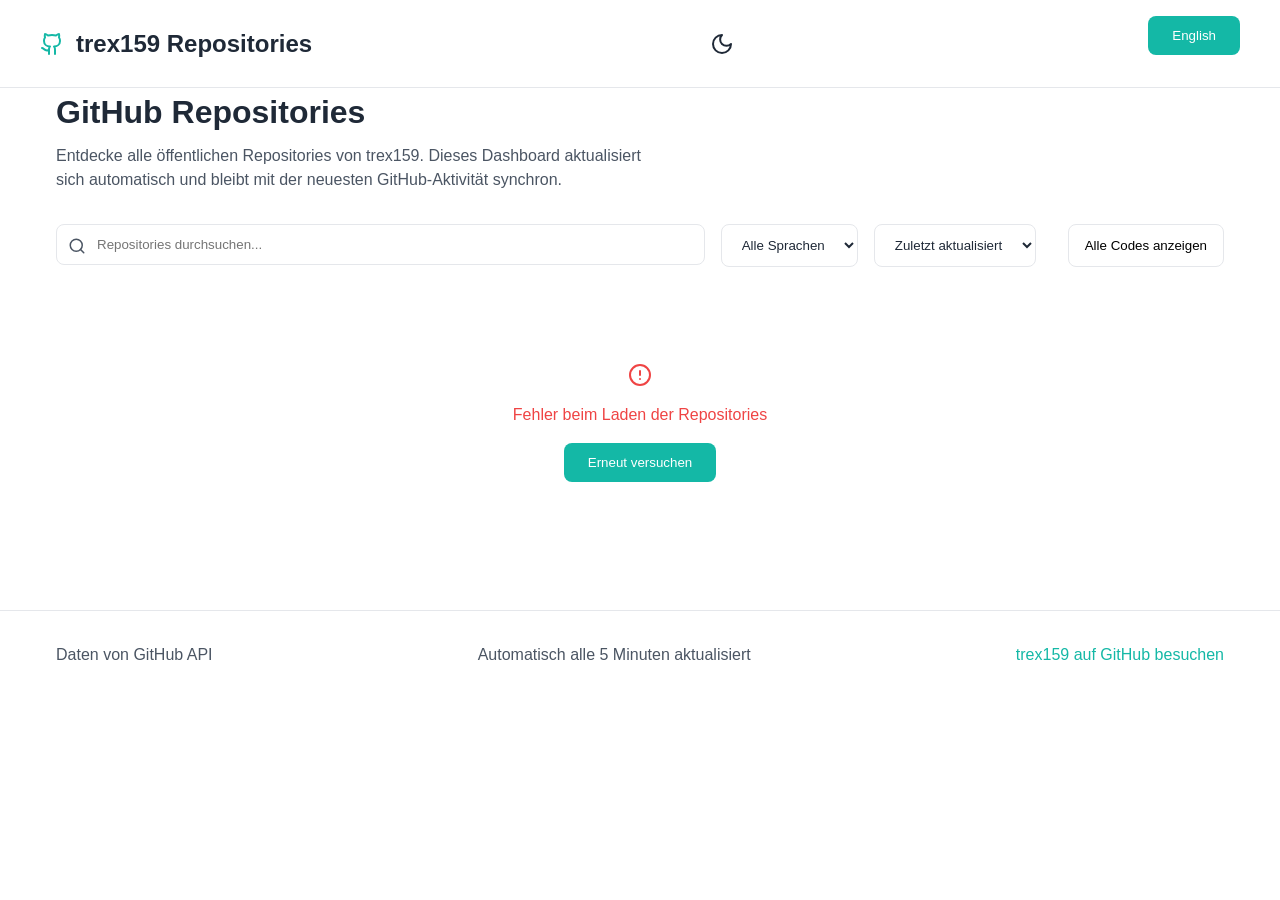
==== index.html @ e9044fe4 "Add files via upload" ====
<!DOCTYPE html>
<html lang="de">
<head>
  <meta charset="UTF-8">
  <meta name="viewport" content="width=device-width, initial-scale=1.0">
  <title>trex159 GitHub Repositories</title>
  <meta name="description" content="Explore all GitHub repositories by trex159 with descriptions and stats">
  <link rel="stylesheet" href="style.css">
</head>
<body>
  <header>
    <div class="container header-content">
      <div class="logo-title">
        <svg class="github-icon" width="24" height="24" viewBox="0 0 24 24" fill="none" stroke="currentColor" stroke-width="2" stroke-linecap="round" stroke-linejoin="round">
          <path d="M15 22v-4a4.8 4.8 0 0 0-1-3.5c3 0 6-2 6-5.5.08-1.25-.27-2.48-1-3.5.28-1.15.28-2.35 0-3.5 0 0-1 0-3 1.5-2.64-.5-5.36-.5-8 0C6 2 5 2 5 2c-.3 1.15-.3 2.35 0 3.5A5.403 5.403 0 0 0 4 9c0 3.5 3 5.5 6 5.5-.39.49-.68 1.05-.85 1.65-.17.6-.22 1.23-.15 1.85v4"/>
          <path d="M9 18c-4.51 2-5-2-7-2"/>
        </svg>
        <h1>trex159 Repositories</h1>
      </div>
      <button id="themeToggle" aria-label="Toggle theme">
        <svg class="moon-icon" width="24" height="24" viewBox="0 0 24 24" fill="none" stroke="currentColor" stroke-width="2" stroke-linecap="round" stroke-linejoin="round">
          <path d="M12 3a6 6 0 0 0 9 9 9 9 0 1 1-9-9Z"/>
        </svg>
        <svg class="sun-icon" width="24" height="24" viewBox="0 0 24 24" fill="none" stroke="currentColor" stroke-width="2" stroke-linecap="round" stroke-linejoin="round">
          <circle cx="12" cy="12" r="4"/>
          <path d="M12 2v2"/>
          <path d="M12 20v2"/>
          <path d="m4.93 4.93 1.41 1.41"/>
          <path d="m17.66 17.66 1.41 1.41"/>
          <path d="M2 12h2"/>
          <path d="M20 12h2"/>
          <path d="m6.34 17.66-1.41 1.41"/>
          <path d="m19.07 4.93-1.41 1.41"/>
        </svg>
      </button>
      <button id="langToggle" aria-label="Sprache wechseln" style="margin-left:1rem;">English</button>
    </div>
  </header>

  <main class="container">
    <section class="intro">
      <h2>GitHub Repositories</h2>
      <p>Entdecke alle öffentlichen Repositories von trex159. Dieses Dashboard aktualisiert sich automatisch und bleibt mit der neuesten GitHub-Aktivität synchron.</p>
    </section>

    <div class="filters">
      <div class="search-container">
        <svg class="search-icon" width="18" height="18" viewBox="0 0 24 24" fill="none" stroke="currentColor" stroke-width="2" stroke-linecap="round" stroke-linejoin="round">
          <circle cx="11" cy="11" r="8"/>
          <path d="m21 21-4.3-4.3"/>
        </svg>
        <input type="text" id="searchInput" placeholder="Repositories durchsuchen...">
      </div>
      <div class="filter-options">
        <select id="languageFilter">
          <option value="">Alle Sprachen</option>
        </select>
        <select id="sortBy">
          <option value="updated">Zuletzt aktualisiert</option>
          <option value="stars">Meiste Sterne</option>
          <option value="name">Name</option>
        </select>
      </div>
    </div>

    <div id="repositories" class="repository-grid">
      <!-- Repositories will be dynamically inserted here -->
    </div>

    <div id="loading" class="loading">
      <div class="spinner"></div>
      <p>Loading repositories...</p>
    </div>

    <div id="error" class="error hidden">
      <svg width="24" height="24" viewBox="0 0 24 24" fill="none" stroke="currentColor" stroke-width="2" stroke-linecap="round" stroke-linejoin="round">
        <circle cx="12" cy="12" r="10"/>
        <line x1="12" y1="8" x2="12" y2="12"/>
        <line x1="12" y1="16" x2="12.01" y2="16"/>
      </svg>
      <p>Fehler beim Laden der Repositories</p>
      <button onclick="location.reload()">Erneut versuchen</button>
    </div>
  </main>

  <footer>
    <div class="container">
      <div class="footer-content">
        <p>Daten von GitHub API</p>
        <p>Automatisch alle 5 Minuten aktualisiert</p>
        <a href="https://github.com/trex159" target="_blank" rel="noopener noreferrer">trex159 auf GitHub besuchen</a>
      </div>
    </div>
  </footer>

  <script src="filters.js"></script>
  <script src="script.js"></script>
</body>
</html>
---- style.css ----
:root {
  --primary: #14b8a6;
  --primary-hover: #0d9488;
  --text: #1f2937;
  --text-secondary: #4b5563;
  --background: #ffffff;
  --background-secondary: #f9fafb;
  --border: #e5e7eb;
  --card-background: #ffffff;
  --card-border: #e5e7eb;
  --error: #ef4444;
}

[data-theme="dark"] {
  --primary: #2dd4bf;
  --primary-hover: #14b8a6;
  --text: #f9fafb;
  --text-secondary: #9ca3af;
  --background: #111827;
  --background-secondary: #1f2937;
  --border: #374151;
  --card-background: #1f2937;
  --card-border: #374151;
  --error: #f87171;
}

* {
  margin: 0;
  padding: 0;
  box-sizing: border-box;
}

body {
  font-family: -apple-system, BlinkMacSystemFont, "Segoe UI", Roboto, Helvetica, Arial, sans-serif;
  line-height: 1.5;
  color: var(--text);
  background: var(--background);
  transition: background-color 0.3s, color 0.3s;
}

.container {
  max-width: 1200px;
  margin: 0 auto;
  padding: 0 1rem;
}

/* Header Styles */
header {
  position: sticky;
  top: 0;
  background: var(--background);
  border-bottom: 1px solid var(--border);
  z-index: 10;
  backdrop-filter: blur(8px);
}

.header-content {
  display: flex;
  justify-content: space-between;
  align-items: center;
  padding: 1rem 0;
}

.logo-title {
  display: flex;
  align-items: center;
  gap: 0.75rem;
}

.github-icon {
  color: var(--primary);
}

h1 {
  font-size: 1.5rem;
  font-weight: 600;
}

#themeToggle {
  background: none;
  border: none;
  color: var(--text);
  cursor: pointer;
  padding: 0.5rem;
  border-radius: 50%;
}

#themeToggle:hover {
  background: var(--background-secondary);
}

.moon-icon, .sun-icon {
  display: none;
}

[data-theme="dark"] .moon-icon {
  display: none;
}

[data-theme="dark"] .sun-icon {
  display: block;
}

[data-theme="light"] .moon-icon {
  display: block;
}

[data-theme="light"] .sun-icon {
  display: none;
}

/* Main Content Styles */
main {
  padding: 2rem 0;
}

.intro {
  margin-bottom: 2rem;
}

h2 {
  font-size: 2rem;
  margin-bottom: 0.5rem;
}

.intro p {
  color: var(--text-secondary);
  max-width: 600px;
}

/* Filters Styles */
.filters {
  margin-bottom: 2rem;
  display: flex;
  flex-wrap: wrap;
  gap: 1rem;
}

.search-container {
  flex: 1;
  min-width: 250px;
  position: relative;
}

.search-icon {
  position: absolute;
  left: 0.75rem;
  top: 50%;
  transform: translateY(-50%);
  color: var(--text-secondary);
}

#searchInput {
  width: 100%;
  padding: 0.75rem 1rem 0.75rem 2.5rem;
  border: 1px solid var(--border);
  border-radius: 0.5rem;
  background: var(--card-background);
  color: var(--text);
}

#searchInput:focus {
  outline: none;
  border-color: var(--primary);
}

.filter-options {
  display: flex;
  gap: 1rem;
}

select {
  padding: 0.75rem 1rem;
  border: 1px solid var(--border);
  border-radius: 0.5rem;
  background: var(--card-background);
  color: var(--text);
  cursor: pointer;
}

select:focus {
  outline: none;
  border-color: var(--primary);
}

/* Repository Grid */
.repository-grid {
  display: grid;
  grid-template-columns: repeat(auto-fill, minmax(280px, 1fr));
  gap: 1.5rem;
  /* Flexibleres Grid für kleinere Geräte */
}

.repository-card {
  background: var(--card-background);
  border: 1px solid var(--card-border);
  border-radius: 0.75rem;
  padding: 1.5rem;
  transition: transform 0.2s, box-shadow 0.2s;
  min-width: 0;
  word-break: break-word;
  overflow-wrap: anywhere;
  display: flex;
  flex-direction: column;
  height: 100%;
}

.repository-card:hover {
  transform: translateY(-2px);
  box-shadow: 0 4px 12px rgba(0, 0, 0, 0.1);
}

.repo-header {
  display: flex;
  justify-content: space-between;
  align-items: flex-start;
  margin-bottom: 0.75rem;
  gap: 0.5rem;
  flex-wrap: wrap;
}

.repo-name {
  font-size: 1.25rem;
  font-weight: 600;
  color: var(--text);
  text-decoration: none;
  word-break: break-all;
  overflow-wrap: anywhere;
  max-width: 100%;
  /* Lange Links umbrechen */
}

.repo-name:hover {
  color: var(--primary);
}

.repo-description {
  color: var(--text-secondary);
  margin-bottom: 1rem;
  display: -webkit-box;
  -webkit-box-orient: vertical;
  overflow: hidden;
  word-break: break-word;
  overflow-wrap: anywhere;
  /* Beschreibung flexibler umbrechen */
}

.repo-meta {
  display: flex;
  flex-wrap: wrap;
  gap: 1rem;
  font-size: 0.875rem;
  color: var(--text-secondary);
  word-break: break-word;
  overflow-wrap: anywhere;
  /* Metadaten flexibler */
}

.language-dot {
  display: inline-block;
  width: 0.75rem;
  height: 0.75rem;
  border-radius: 50%;
  margin-right: 0.5rem;
}

/* Loading State */
.loading {
  display: flex;
  flex-direction: column;
  align-items: center;
  justify-content: center;
  padding: 4rem 0;
  color: var(--text-secondary);
}

#langToggle {
  margin-bottom: 1rem;
  padding: 0.75rem 1.5rem;
  background: var(--primary);
  color: white;
  border: none;
  border-radius: 0.5rem;
  cursor: pointer;
}

.spinner {
  width: 3rem;
  height: 3rem;
  border: 3px solid var(--border);
  border-top-color: var(--primary);
  border-radius: 50%;
  animation: spin 1s linear infinite;
  margin-bottom: 1rem;
}

@keyframes spin {
  to {
    transform: rotate(360deg);
  }
}

/* Error State */
.error {
  display: flex;
  flex-direction: column;
  align-items: center;
  justify-content: center;
  padding: 4rem 0;
  color: var(--error);
  text-align: center;
}

.error svg {
  margin-bottom: 1rem;
}

.error button {
  margin-top: 1rem;
  padding: 0.75rem 1.5rem;
  background: var(--primary);
  color: white;
  border: none;
  border-radius: 0.5rem;
  cursor: pointer;
}

.error button:hover {
  background: var(--primary-hover);
}

.hidden {
  display: none;
}

/* Footer Styles */
footer {
  border-top: 1px solid var(--border);
  padding: 2rem 0;
  margin-top: 4rem;
}

.footer-content {
  display: flex;
  flex-wrap: wrap;
  justify-content: space-between;
  align-items: center;
  gap: 1rem;
  color: var(--text-secondary);
}

footer a {
  color: var(--primary);
  text-decoration: none;
}

footer a:hover {
  text-decoration: underline;
}

/* Responsive Design */
@media (max-width: 900px) {
  .repository-grid {
    grid-template-columns: repeat(auto-fill, minmax(220px, 1fr));
  }
}

@media (max-width: 600px) {
  .repository-grid {
    grid-template-columns: 1fr;
  }
  .repository-card {
    padding: 1rem;
  }
  .repo-header {
    flex-direction: column;
    align-items: flex-start;
    gap: 0.25rem;
  }
  .repo-name {
    font-size: 1.1rem;
    word-break: break-all;
  }
  .repo-meta {
    gap: 0.5rem;
    font-size: 0.8rem;
  }
}
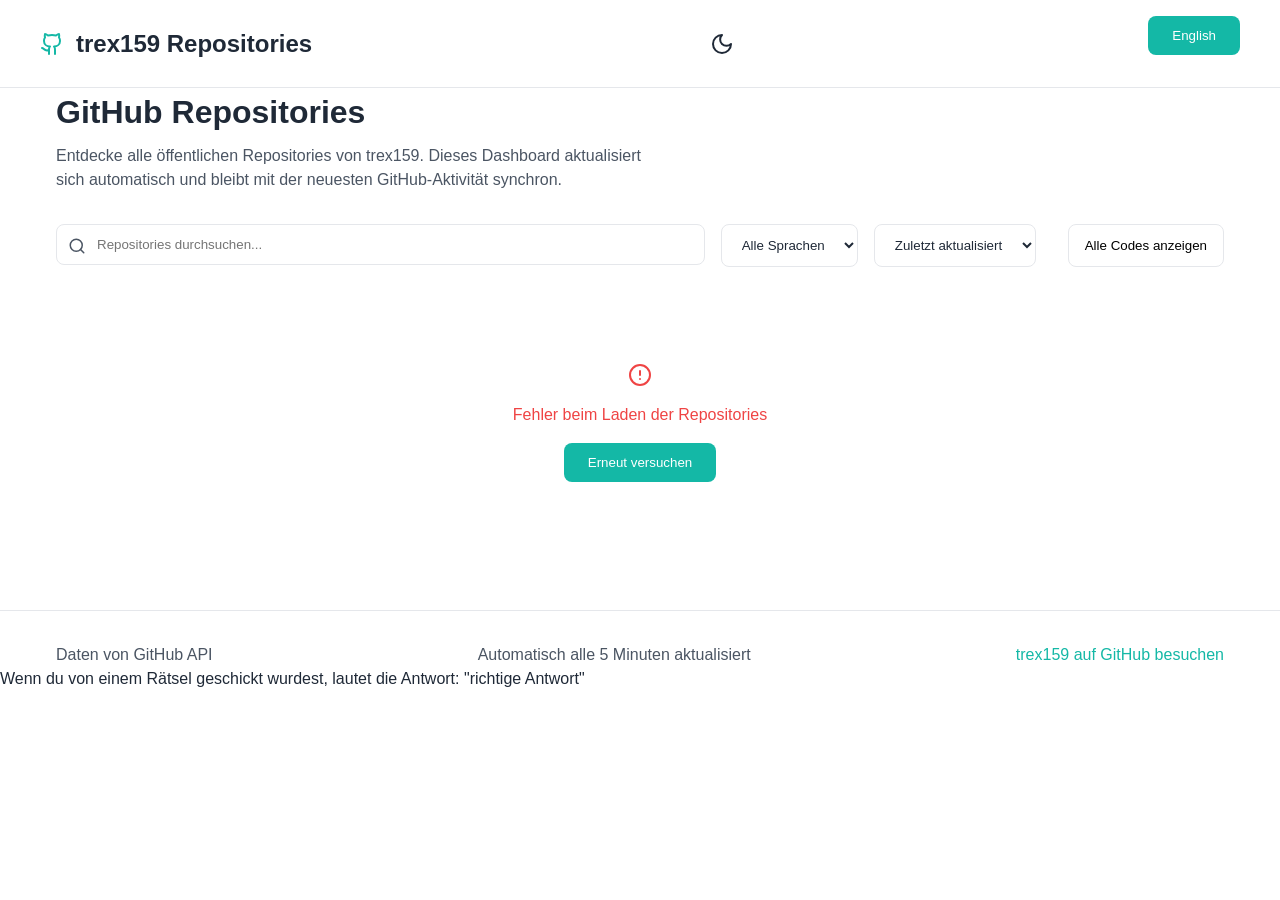
==== commit 09aa9f6c: "Bestimmt keine geheime Botschaft hinzugefügt" ====
--- a/index.html
+++ b/index.html
@@ -91,9 +91,10 @@
         <a href="https://github.com/trex159" target="_blank" rel="noopener noreferrer">trex159 auf GitHub besuchen</a>
       </div>
     </div>
+    <p class="invis">Wenn du von einem Rätsel geschickt wurdest, lautet die Antwort: "richtige Antwort"</p>
   </footer>
 
   <script src="filters.js"></script>
   <script src="script.js"></script>
 </body>
-</html>+</html>
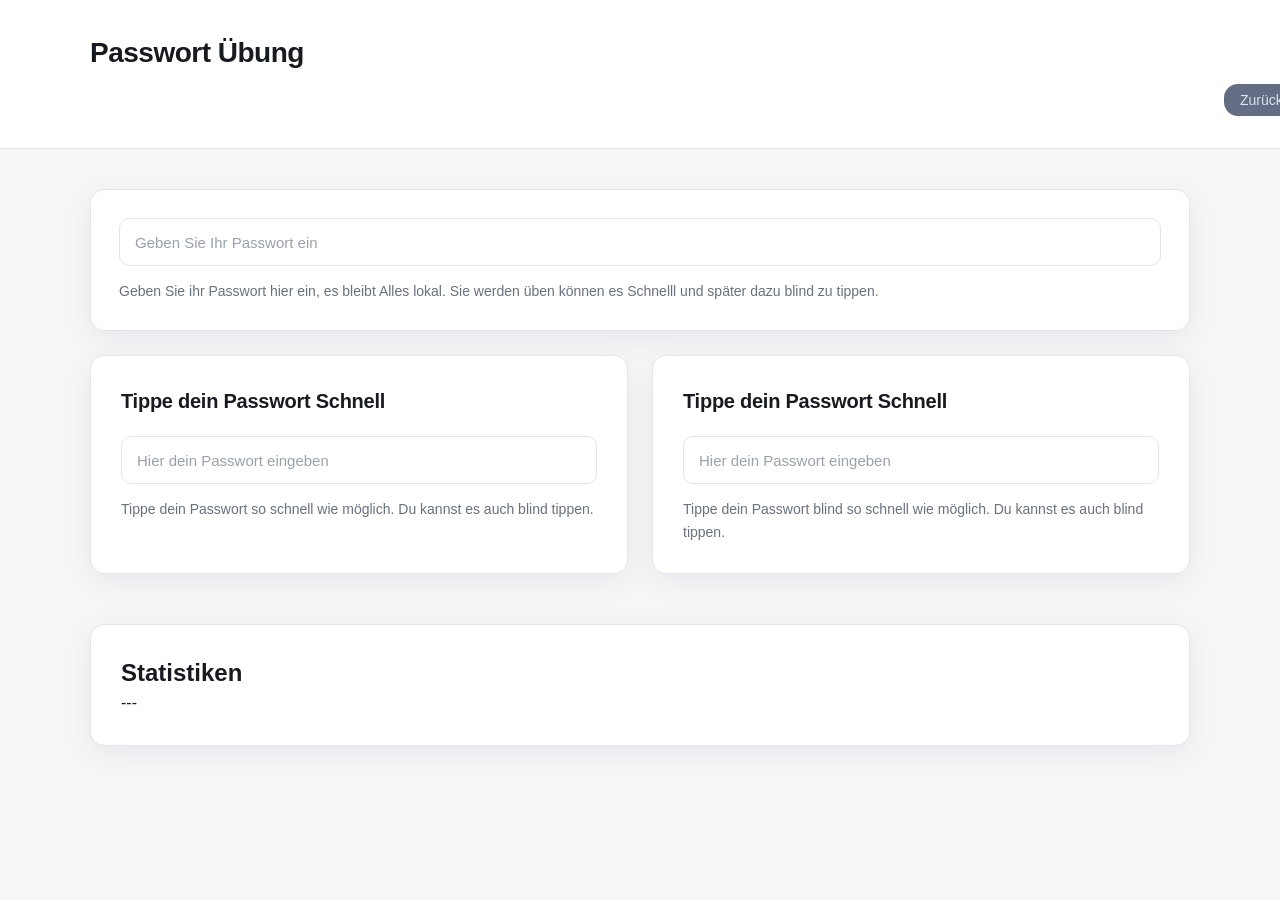
==== commit 14817856: "Update" ====
--- a/index.html
+++ b/index.html
@@ -1,100 +1,40 @@
 <!DOCTYPE html>
 <html lang="de">
-<head>
-  <meta charset="UTF-8">
-  <meta name="viewport" content="width=device-width, initial-scale=1.0">
-  <title>trex159 GitHub Repositories</title>
-  <meta name="description" content="Explore all GitHub repositories by trex159 with descriptions and stats">
-  <link rel="stylesheet" href="style.css">
-</head>
-<body>
-  <header>
-    <div class="container header-content">
-      <div class="logo-title">
-        <svg class="github-icon" width="24" height="24" viewBox="0 0 24 24" fill="none" stroke="currentColor" stroke-width="2" stroke-linecap="round" stroke-linejoin="round">
-          <path d="M15 22v-4a4.8 4.8 0 0 0-1-3.5c3 0 6-2 6-5.5.08-1.25-.27-2.48-1-3.5.28-1.15.28-2.35 0-3.5 0 0-1 0-3 1.5-2.64-.5-5.36-.5-8 0C6 2 5 2 5 2c-.3 1.15-.3 2.35 0 3.5A5.403 5.403 0 0 0 4 9c0 3.5 3 5.5 6 5.5-.39.49-.68 1.05-.85 1.65-.17.6-.22 1.23-.15 1.85v4"/>
-          <path d="M9 18c-4.51 2-5-2-7-2"/>
-        </svg>
-        <h1>trex159 Repositories</h1>
-      </div>
-      <button id="themeToggle" aria-label="Toggle theme">
-        <svg class="moon-icon" width="24" height="24" viewBox="0 0 24 24" fill="none" stroke="currentColor" stroke-width="2" stroke-linecap="round" stroke-linejoin="round">
-          <path d="M12 3a6 6 0 0 0 9 9 9 9 0 1 1-9-9Z"/>
-        </svg>
-        <svg class="sun-icon" width="24" height="24" viewBox="0 0 24 24" fill="none" stroke="currentColor" stroke-width="2" stroke-linecap="round" stroke-linejoin="round">
-          <circle cx="12" cy="12" r="4"/>
-          <path d="M12 2v2"/>
-          <path d="M12 20v2"/>
-          <path d="m4.93 4.93 1.41 1.41"/>
-          <path d="m17.66 17.66 1.41 1.41"/>
-          <path d="M2 12h2"/>
-          <path d="M20 12h2"/>
-          <path d="m6.34 17.66-1.41 1.41"/>
-          <path d="m19.07 4.93-1.41 1.41"/>
-        </svg>
-      </button>
-      <button id="langToggle" aria-label="Sprache wechseln" style="margin-left:1rem;">English</button>
-    </div>
-  </header>
 
-  <main class="container">
-    <section class="intro">
-      <h2>GitHub Repositories</h2>
-      <p>Entdecke alle öffentlichen Repositories von trex159. Dieses Dashboard aktualisiert sich automatisch und bleibt mit der neuesten GitHub-Aktivität synchron.</p>
-    </section>
+	<head>
+		<meta charset="UTF-8">
+		<meta name="viewport" content="width=device-width, initial-scale=1.0">
+		<title>Passwort Übung</title>
+		<link rel="stylesheet" href="style.css">
+	</head>
 
-    <div class="filters">
-      <div class="search-container">
-        <svg class="search-icon" width="18" height="18" viewBox="0 0 24 24" fill="none" stroke="currentColor" stroke-width="2" stroke-linecap="round" stroke-linejoin="round">
-          <circle cx="11" cy="11" r="8"/>
-          <path d="m21 21-4.3-4.3"/>
-        </svg>
-        <input type="text" id="searchInput" placeholder="Repositories durchsuchen...">
-      </div>
-      <div class="filter-options">
-        <select id="languageFilter">
-          <option value="">Alle Sprachen</option>
-        </select>
-        <select id="sortBy">
-          <option value="updated">Zuletzt aktualisiert</option>
-          <option value="stars">Meiste Sterne</option>
-          <option value="name">Name</option>
-        </select>
-      </div>
-    </div>
+	<body>
+		<div class="Header">
+			<h1>Passwort Übung</h1>
+            <button id="resetButton">Zurücksetzen</button>
+		</div>
+		<div class="Intro">
+			<input type="text" id="passwordInput" placeholder="Geben Sie Ihr Passwort ein">
+			<p class="info">Geben Sie ihr Passwort hier ein, es bleibt Alles lokal. Sie werden üben können es Schnelll und später dazu blind zu tippen.</p>
+		</div>
+		<section class="Testarea">
+			<div class="test1">
+				<h1>Tippe dein Passwort Schnell</h1>
+				<input type="text" id="test1_txt" placeholder="Hier dein Passwort eingeben">
+				<p class="info">Tippe dein Passwort so schnell wie möglich. Du kannst es auch blind tippen.</p>
+			</div>
+			<div class="test2">
+				<h1>Tippe dein Passwort Schnell</h1>
+				<input type="password" id="test2_txt" placeholder="Hier dein Passwort eingeben">
+				<p class="info">Tippe dein Passwort blind so schnell wie möglich. Du kannst es auch blind tippen.</p>
+			</div>
+		</section>
+        <div class="statistics">
+            <h2>Statistiken</h2>
+            <p id="statshow">---</p>
 
-    <div id="repositories" class="repository-grid">
-      <!-- Repositories will be dynamically inserted here -->
-    </div>
+        </div>
+		<script src="script.js"></script>
+	</body>
 
-    <div id="loading" class="loading">
-      <div class="spinner"></div>
-      <p>Loading repositories...</p>
-    </div>
-
-    <div id="error" class="error hidden">
-      <svg width="24" height="24" viewBox="0 0 24 24" fill="none" stroke="currentColor" stroke-width="2" stroke-linecap="round" stroke-linejoin="round">
-        <circle cx="12" cy="12" r="10"/>
-        <line x1="12" y1="8" x2="12" y2="12"/>
-        <line x1="12" y1="16" x2="12.01" y2="16"/>
-      </svg>
-      <p>Fehler beim Laden der Repositories</p>
-      <button onclick="location.reload()">Erneut versuchen</button>
-    </div>
-  </main>
-
-  <footer>
-    <div class="container">
-      <div class="footer-content">
-        <p>Daten von GitHub API</p>
-        <p>Automatisch alle 5 Minuten aktualisiert</p>
-        <a href="https://github.com/trex159" target="_blank" rel="noopener noreferrer">trex159 auf GitHub besuchen</a>
-      </div>
-    </div>
-    <p class="invis">Wenn du von einem Rätsel geschickt wurdest, lautet die Antwort: "richtige Antwort"</p>
-  </footer>
-
-  <script src="filters.js"></script>
-  <script src="script.js"></script>
-</body>
-</html>
+</html>
--- a/style.css
+++ b/style.css
@@ -1,388 +1,223 @@
+/* =========================================================
+   Global
+   ========================================================= */
+* {
+	box-sizing: border-box;
+	margin: 0;
+	padding: 0;
+}
 :root {
-  --primary: #14b8a6;
-  --primary-hover: #0d9488;
-  --text: #1f2937;
-  --text-secondary: #4b5563;
-  --background: #ffffff;
-  --background-secondary: #f9fafb;
-  --border: #e5e7eb;
-  --card-background: #ffffff;
-  --card-border: #e5e7eb;
-  --error: #ef4444;
+	--bg: #f4f6f8;
+	--surface: #ffffff;
+	--surface-hover: #fafbfc;
+	--text: #171a1f;
+    --text-fdbg: #dae3f3;
+	--text-secondary: #69717d;
+	--border: #e2e6eb;
+	--primary: #636d83;
+	--primary-hover: #3d4458;
+	--primary-light: #eff6ff;
+	--radius: 14px;
+	--shadow: 0 8px 30px rgba(15, 23, 42, 0.06);
+}
+body {
+	min-height: 100vh;
+	background: var(--bg);
+	color: var(--text);
+	font-family:
+		Inter,
+		-apple-system,
+		BlinkMacSystemFont,
+		"Segoe UI",
+		Roboto,
+		Helvetica,
+		Arial,
+		sans-serif;
+	line-height: 1.5;
+}
+/* =========================================================
+   Header
+   ========================================================= */
+.Header {
+	width: 100%;
+	padding: 32px 24px;
+	background: var(--surface);
+	border-bottom: 1px solid var(--border);
+}
+.Header h1 {
+	max-width: 1100px;
+	margin: 0 auto;
+	font-size: 28px;
+	font-weight: 700;
+	letter-spacing: -0.5px;
 }
 
-[data-theme="dark"] {
-  --primary: #2dd4bf;
-  --primary-hover: #14b8a6;
-  --text: #f9fafb;
-  --text-secondary: #9ca3af;
-  --background: #111827;
-  --background-secondary: #1f2937;
-  --border: #374151;
-  --card-background: #1f2937;
-  --card-border: #374151;
-  --error: #f87171;
+.Header button {
+    margin-top: 10px;
+    margin-left: 1200px;
+    padding: 8px 16px;
+    background-color: var(--primary);
+    color: var(--text-fdbg);
+    border: none;
+    border-radius: var(--radius);
+    cursor: pointer;
+    font-size: 14px;
 }
 
-* {
-  margin: 0;
-  padding: 0;
-  box-sizing: border-box;
+.Header button:hover {
+    background-color: var(--primary-hover);
+    color: var(--text-secondary);
 }
 
-body {
-  font-family: -apple-system, BlinkMacSystemFont, "Segoe UI", Roboto, Helvetica, Arial, sans-serif;
-  line-height: 1.5;
-  color: var(--text);
-  background: var(--background);
-  transition: background-color 0.3s, color 0.3s;
-}
-
-.container {
-  max-width: 1200px;
-  margin: 0 auto;
-  padding: 0 1rem;
-}
-
-/* Header Styles */
-header {
-  position: sticky;
-  top: 0;
-  background: var(--background);
-  border-bottom: 1px solid var(--border);
-  z-index: 10;
-  backdrop-filter: blur(8px);
-}
-
-.header-content {
-  display: flex;
-  justify-content: space-between;
-  align-items: center;
-  padding: 1rem 0;
-}
-
-.logo-title {
-  display: flex;
-  align-items: center;
-  gap: 0.75rem;
-}
-
-.github-icon {
-  color: var(--primary);
-}
-
-h1 {
-  font-size: 1.5rem;
-  font-weight: 600;
-}
-
-#themeToggle {
-  background: none;
-  border: none;
-  color: var(--text);
-  cursor: pointer;
-  padding: 0.5rem;
-  border-radius: 50%;
-}
-
-#themeToggle:hover {
-  background: var(--background-secondary);
-}
-
-.moon-icon, .sun-icon {
-  display: none;
-}
-
-[data-theme="dark"] .moon-icon {
-  display: none;
-}
-
-[data-theme="dark"] .sun-icon {
-  display: block;
-}
-
-[data-theme="light"] .moon-icon {
-  display: block;
-}
-
-[data-theme="light"] .sun-icon {
-  display: none;
-}
-
-/* Main Content Styles */
-main {
-  padding: 2rem 0;
-}
-
-.intro {
-  margin-bottom: 2rem;
-}
-
-h2 {
-  font-size: 2rem;
-  margin-bottom: 0.5rem;
-}
-
-.intro p {
-  color: var(--text-secondary);
-  max-width: 600px;
-}
-
-/* Filters Styles */
-.filters {
-  margin-bottom: 2rem;
-  display: flex;
-  flex-wrap: wrap;
-  gap: 1rem;
-}
-
-.search-container {
-  flex: 1;
-  min-width: 250px;
-  position: relative;
-}
-
-.search-icon {
-  position: absolute;
-  left: 0.75rem;
-  top: 50%;
-  transform: translateY(-50%);
-  color: var(--text-secondary);
-}
-
-#searchInput {
-  width: 100%;
-  padding: 0.75rem 1rem 0.75rem 2.5rem;
-  border: 1px solid var(--border);
-  border-radius: 0.5rem;
-  background: var(--card-background);
-  color: var(--text);
-}
-
-#searchInput:focus {
-  outline: none;
-  border-color: var(--primary);
-}
-
-.filter-options {
-  display: flex;
-  gap: 1rem;
-}
-
-select {
-  padding: 0.75rem 1rem;
-  border: 1px solid var(--border);
-  border-radius: 0.5rem;
-  background: var(--card-background);
-  color: var(--text);
-  cursor: pointer;
-}
-
-select:focus {
-  outline: none;
-  border-color: var(--primary);
-}
-
-/* Repository Grid */
-.repository-grid {
-  display: grid;
-  grid-template-columns: repeat(auto-fill, minmax(280px, 1fr));
-  gap: 1.5rem;
-  /* Flexibleres Grid für kleinere Geräte */
-}
-
-.repository-card {
-  background: var(--card-background);
-  border: 1px solid var(--card-border);
-  border-radius: 0.75rem;
-  padding: 1.5rem;
-  transition: transform 0.2s, box-shadow 0.2s;
-  min-width: 0;
-  word-break: break-word;
-  overflow-wrap: anywhere;
-  display: flex;
-  flex-direction: column;
-  height: 100%;
-}
-
-.repository-card:hover {
-  transform: translateY(-2px);
-  box-shadow: 0 4px 12px rgba(0, 0, 0, 0.1);
-}
-
-.repo-header {
-  display: flex;
-  justify-content: space-between;
-  align-items: flex-start;
-  margin-bottom: 0.75rem;
-  gap: 0.5rem;
-  flex-wrap: wrap;
-}
-
-.repo-name {
-  font-size: 1.25rem;
-  font-weight: 600;
-  color: var(--text);
-  text-decoration: none;
-  word-break: break-all;
-  overflow-wrap: anywhere;
-  max-width: 100%;
-  /* Lange Links umbrechen */
-}
-
-.repo-name:hover {
-  color: var(--primary);
-}
-
-.repo-description {
-  color: var(--text-secondary);
-  margin-bottom: 1rem;
-  display: -webkit-box;
-  -webkit-box-orient: vertical;
-  overflow: hidden;
-  word-break: break-word;
-  overflow-wrap: anywhere;
-  /* Beschreibung flexibler umbrechen */
-}
-
-.repo-meta {
-  display: flex;
-  flex-wrap: wrap;
-  gap: 1rem;
-  font-size: 0.875rem;
-  color: var(--text-secondary);
-  word-break: break-word;
-  overflow-wrap: anywhere;
-  /* Metadaten flexibler */
-}
-
-.language-dot {
-  display: inline-block;
-  width: 0.75rem;
-  height: 0.75rem;
-  border-radius: 50%;
-  margin-right: 0.5rem;
-}
-
-/* Loading State */
-.loading {
-  display: flex;
-  flex-direction: column;
-  align-items: center;
-  justify-content: center;
-  padding: 4rem 0;
-  color: var(--text-secondary);
-}
-
-#langToggle {
-  margin-bottom: 1rem;
-  padding: 0.75rem 1.5rem;
-  background: var(--primary);
-  color: white;
-  border: none;
-  border-radius: 0.5rem;
-  cursor: pointer;
-}
-
-.spinner {
-  width: 3rem;
-  height: 3rem;
-  border: 3px solid var(--border);
-  border-top-color: var(--primary);
-  border-radius: 50%;
-  animation: spin 1s linear infinite;
-  margin-bottom: 1rem;
-}
-
-@keyframes spin {
-  to {
-    transform: rotate(360deg);
-  }
-}
-
-/* Error State */
-.error {
-  display: flex;
-  flex-direction: column;
-  align-items: center;
-  justify-content: center;
-  padding: 4rem 0;
-  color: var(--error);
-  text-align: center;
-}
-
-.error svg {
-  margin-bottom: 1rem;
-}
-
-.error button {
-  margin-top: 1rem;
-  padding: 0.75rem 1.5rem;
-  background: var(--primary);
-  color: white;
-  border: none;
-  border-radius: 0.5rem;
-  cursor: pointer;
-}
-
-.error button:hover {
-  background: var(--primary-hover);
-}
-
-.hidden {
-  display: none;
-}
-
-/* Footer Styles */
-footer {
-  border-top: 1px solid var(--border);
-  padding: 2rem 0;
-  margin-top: 4rem;
-}
-
-.footer-content {
-  display: flex;
-  flex-wrap: wrap;
-  justify-content: space-between;
-  align-items: center;
-  gap: 1rem;
-  color: var(--text-secondary);
-}
-
-footer a {
-  color: var(--primary);
-  text-decoration: none;
-}
-
-footer a:hover {
-  text-decoration: underline;
-}
-
-/* Responsive Design */
-@media (max-width: 900px) {
-  .repository-grid {
-    grid-template-columns: repeat(auto-fill, minmax(220px, 1fr));
-  }
-}
-
-@media (max-width: 600px) {
-  .repository-grid {
-    grid-template-columns: 1fr;
-  }
-  .repository-card {
-    padding: 1rem;
-  }
-  .repo-header {
-    flex-direction: column;
-    align-items: flex-start;
-    gap: 0.25rem;
-  }
-  .repo-name {
-    font-size: 1.1rem;
-    word-break: break-all;
-  }
-  .repo-meta {
-    gap: 0.5rem;
-    font-size: 0.8rem;
-  }
-}+/* =========================================================
+   Intro
+   ========================================================= */
+.Intro {
+	width: min(1100px, calc(100% - 48px));
+	margin: 40px auto 24px;
+	padding: 28px;
+	background: var(--surface);
+	border: 1px solid var(--border);
+	border-radius: var(--radius);
+	box-shadow: var(--shadow);
+}
+.Intro input {
+	width: 100%;
+}
+/* =========================================================
+   Testarea
+   ========================================================= */
+.Testarea {
+	width: min(1100px, calc(100% - 48px));
+	margin: 0 auto 50px;
+	display: grid;
+	grid-template-columns: repeat(2, minmax(0, 1fr));
+	gap: 24px;
+}
+/* =========================================================
+   Test Cards
+   ========================================================= */
+.test1,
+.test2 {
+	padding: 30px;
+	background: var(--surface);
+	border: 1px solid var(--border);
+	border-radius: var(--radius);
+	box-shadow: var(--shadow);
+	transition:
+		transform 0.2s ease,
+		box-shadow 0.2s ease,
+		border-color 0.2s ease;
+}
+.test1:hover,
+.test2:hover {
+	transform: translateY(-2px);
+	box-shadow: 0 12px 35px rgba(15, 23, 42, 0.09);
+	border-color: #d5dae1;
+}
+.test1 h1,
+.test2 h1 {
+	margin-bottom: 20px;
+	font-size: 20px;
+	font-weight: 650;
+	letter-spacing: -0.25px;
+}
+/* =========================================================
+   Inputs
+   ========================================================= */
+input {
+	display: block;
+	width: 100%;
+	height: 48px;
+	padding: 0 15px;
+	color: var(--text);
+	background: var(--surface);
+	border: 1px solid var(--border);
+	border-radius: 10px;
+	outline: none;
+	font: inherit;
+	font-size: 15px;
+	transition:
+		border-color 0.15s ease,
+		box-shadow 0.15s ease,
+		background 0.15s ease;
+}
+input::placeholder {
+	color: #9aa1aa;
+}
+input:hover {
+	border-color: #cbd1d9;
+}
+input:focus {
+	border-color: var(--primary);
+	box-shadow: 0 0 0 4px rgba(37, 99, 235, 0.12);
+}
+/* =========================================================
+   Information text
+   ========================================================= */
+.info {
+	margin-top: 14px;
+	color: var(--text-secondary);
+	font-size: 14px;
+	line-height: 1.6;
+}
+#statistics {
+	margin-top: 22px;
+	padding: 14px 16px;
+	background: var(--primary-light);
+	border: 1px solid #dbeafe;
+	border-radius: 10px;
+	color: #334155;
+}
+#bewertung {
+	margin-top: 12px;
+	font-weight: 600;
+	color: var(--text);
+}
+.statistics {
+    width: min(1100px, calc(100% - 48px));
+    margin: 0 auto 50px;
+    padding: 30px;
+    background: var(--surface);
+    border: 1px solid var(--border);
+    border-radius: var(--radius);
+    box-shadow: var(--shadow);
+}
+/* =========================================================
+   Responsive
+   ========================================================= */
+@media (max-width: 750px) {
+	.Header {
+		padding: 24px 20px;
+	}
+	.Header h1 {
+		font-size: 24px;
+	}
+	.Intro,
+	.Testarea {
+		width: min(100% - 32px, 600px);
+	}
+	.Intro {
+		margin-top: 24px;
+		padding: 22px;
+	}
+	.Testarea {
+		grid-template-columns: 1fr;
+		gap: 16px;
+	}
+	.test1,
+	.test2 {
+		padding: 22px;
+	}
+}
+@media (max-width: 400px) {
+	.Intro,
+	.Testarea {
+		width: calc(100% - 24px);
+	}
+	.test1,
+	.test2,
+	.Intro {
+		padding: 18px;
+	}
+}
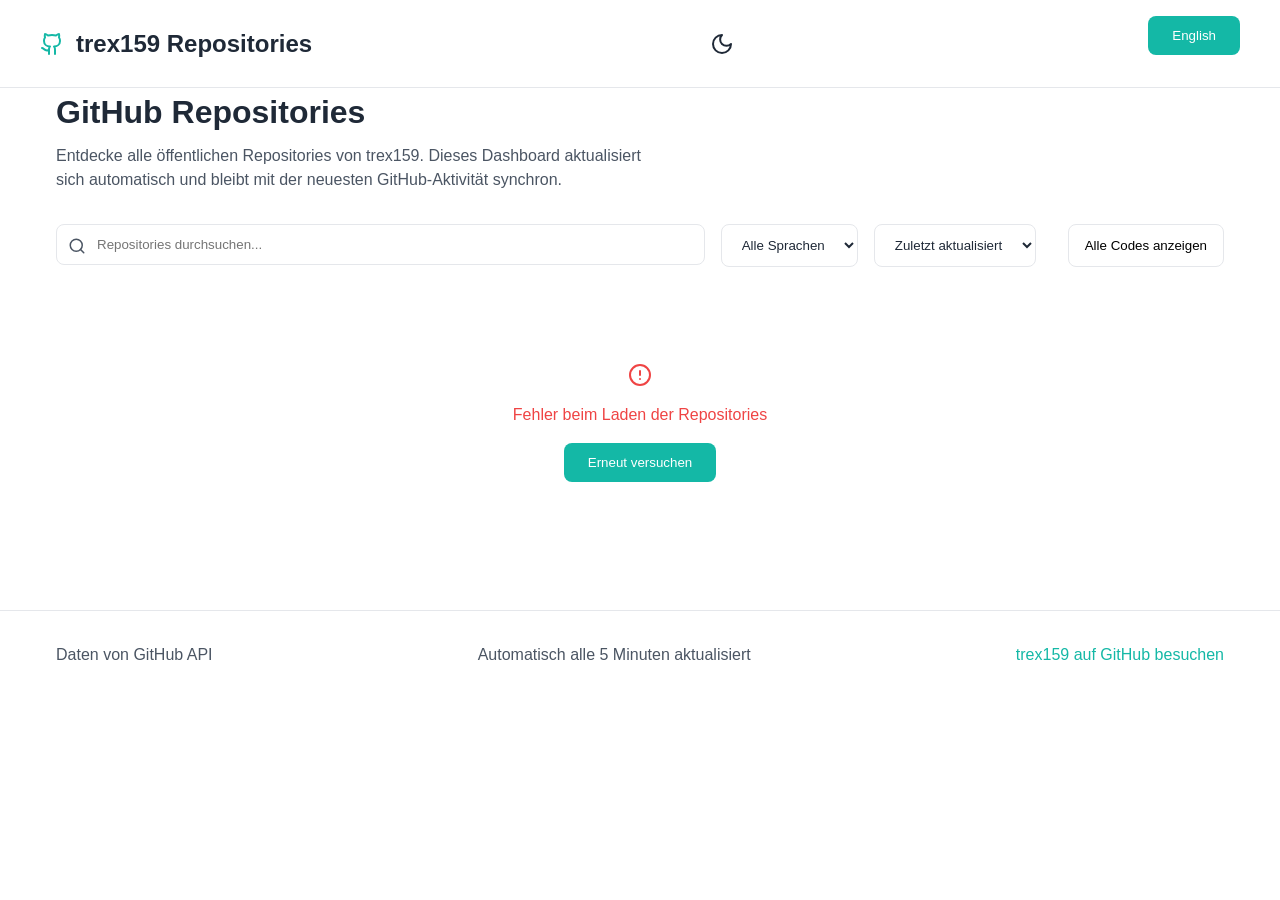
==== commit a67d2c41: "Fix a missupload" ====
--- a/index.html
+++ b/index.html
@@ -1,40 +1,100 @@
 <!DOCTYPE html>
 <html lang="de">
+<head>
+  <meta charset="UTF-8">
+  <meta name="viewport" content="width=device-width, initial-scale=1.0">
+  <title>trex159 GitHub Repositories</title>
+  <meta name="description" content="Explore all GitHub repositories by trex159 with descriptions and stats">
+  <link rel="stylesheet" href="style.css">
+</head>
+<body>
+  <header>
+    <div class="container header-content">
+      <div class="logo-title">
+        <svg class="github-icon" width="24" height="24" viewBox="0 0 24 24" fill="none" stroke="currentColor" stroke-width="2" stroke-linecap="round" stroke-linejoin="round">
+          <path d="M15 22v-4a4.8 4.8 0 0 0-1-3.5c3 0 6-2 6-5.5.08-1.25-.27-2.48-1-3.5.28-1.15.28-2.35 0-3.5 0 0-1 0-3 1.5-2.64-.5-5.36-.5-8 0C6 2 5 2 5 2c-.3 1.15-.3 2.35 0 3.5A5.403 5.403 0 0 0 4 9c0 3.5 3 5.5 6 5.5-.39.49-.68 1.05-.85 1.65-.17.6-.22 1.23-.15 1.85v4"/>
+          <path d="M9 18c-4.51 2-5-2-7-2"/>
+        </svg>
+        <h1>trex159 Repositories</h1>
+      </div>
+      <button id="themeToggle" aria-label="Toggle theme">
+        <svg class="moon-icon" width="24" height="24" viewBox="0 0 24 24" fill="none" stroke="currentColor" stroke-width="2" stroke-linecap="round" stroke-linejoin="round">
+          <path d="M12 3a6 6 0 0 0 9 9 9 9 0 1 1-9-9Z"/>
+        </svg>
+        <svg class="sun-icon" width="24" height="24" viewBox="0 0 24 24" fill="none" stroke="currentColor" stroke-width="2" stroke-linecap="round" stroke-linejoin="round">
+          <circle cx="12" cy="12" r="4"/>
+          <path d="M12 2v2"/>
+          <path d="M12 20v2"/>
+          <path d="m4.93 4.93 1.41 1.41"/>
+          <path d="m17.66 17.66 1.41 1.41"/>
+          <path d="M2 12h2"/>
+          <path d="M20 12h2"/>
+          <path d="m6.34 17.66-1.41 1.41"/>
+          <path d="m19.07 4.93-1.41 1.41"/>
+        </svg>
+      </button>
+      <button id="langToggle" aria-label="Sprache wechseln" style="margin-left:1rem;">English</button>
+    </div>
+  </header>
 
-	<head>
-		<meta charset="UTF-8">
-		<meta name="viewport" content="width=device-width, initial-scale=1.0">
-		<title>Passwort Übung</title>
-		<link rel="stylesheet" href="style.css">
-	</head>
+  <main class="container">
+    <section class="intro">
+      <h2>GitHub Repositories</h2>
+      <p>Entdecke alle öffentlichen Repositories von trex159. Dieses Dashboard aktualisiert sich automatisch und bleibt mit der neuesten GitHub-Aktivität synchron.</p>
+    </section>
 
-	<body>
-		<div class="Header">
-			<h1>Passwort Übung</h1>
-            <button id="resetButton">Zurücksetzen</button>
-		</div>
-		<div class="Intro">
-			<input type="text" id="passwordInput" placeholder="Geben Sie Ihr Passwort ein">
-			<p class="info">Geben Sie ihr Passwort hier ein, es bleibt Alles lokal. Sie werden üben können es Schnelll und später dazu blind zu tippen.</p>
-		</div>
-		<section class="Testarea">
-			<div class="test1">
-				<h1>Tippe dein Passwort Schnell</h1>
-				<input type="text" id="test1_txt" placeholder="Hier dein Passwort eingeben">
-				<p class="info">Tippe dein Passwort so schnell wie möglich. Du kannst es auch blind tippen.</p>
-			</div>
-			<div class="test2">
-				<h1>Tippe dein Passwort Schnell</h1>
-				<input type="password" id="test2_txt" placeholder="Hier dein Passwort eingeben">
-				<p class="info">Tippe dein Passwort blind so schnell wie möglich. Du kannst es auch blind tippen.</p>
-			</div>
-		</section>
-        <div class="statistics">
-            <h2>Statistiken</h2>
-            <p id="statshow">---</p>
+    <div class="filters">
+      <div class="search-container">
+        <svg class="search-icon" width="18" height="18" viewBox="0 0 24 24" fill="none" stroke="currentColor" stroke-width="2" stroke-linecap="round" stroke-linejoin="round">
+          <circle cx="11" cy="11" r="8"/>
+          <path d="m21 21-4.3-4.3"/>
+        </svg>
+        <input type="text" id="searchInput" placeholder="Repositories durchsuchen...">
+      </div>
+      <div class="filter-options">
+        <select id="languageFilter">
+          <option value="">Alle Sprachen</option>
+        </select>
+        <select id="sortBy">
+          <option value="updated">Zuletzt aktualisiert</option>
+          <option value="stars">Meiste Sterne</option>
+          <option value="name">Name</option>
+        </select>
+      </div>
+    </div>
 
-        </div>
-		<script src="script.js"></script>
-	</body>
+    <div id="repositories" class="repository-grid">
+      <!-- Repositories will be dynamically inserted here -->
+    </div>
 
+    <div id="loading" class="loading">
+      <div class="spinner"></div>
+      <p>Loading repositories...</p>
+    </div>
+
+    <div id="error" class="error hidden">
+      <svg width="24" height="24" viewBox="0 0 24 24" fill="none" stroke="currentColor" stroke-width="2" stroke-linecap="round" stroke-linejoin="round">
+        <circle cx="12" cy="12" r="10"/>
+        <line x1="12" y1="8" x2="12" y2="12"/>
+        <line x1="12" y1="16" x2="12.01" y2="16"/>
+      </svg>
+      <p>Fehler beim Laden der Repositories</p>
+      <button onclick="location.reload()">Erneut versuchen</button>
+    </div>
+  </main>
+
+  <footer>
+    <div class="container">
+      <div class="footer-content">
+        <p>Daten von GitHub API</p>
+        <p>Automatisch alle 5 Minuten aktualisiert</p>
+        <a href="https://github.com/trex159" target="_blank" rel="noopener noreferrer">trex159 auf GitHub besuchen</a>
+      </div>
+    </div>
+    <p class="invis">Wenn du von einem Rätsel geschickt wurdest, lautet die Antwort: "richtige Antwort"</p>
+  </footer>
+
+  <script src="filters.js"></script>
+  <script src="script.js"></script>
+</body>
 </html>
--- a/style.css
+++ b/style.css
@@ -1,223 +1,395 @@
-/* =========================================================
-   Global
-   ========================================================= */
+:root {
+  --primary: #14b8a6;
+  --primary-hover: #0d9488;
+  --text: #1f2937;
+  --text-secondary: #4b5563;
+  --background: #ffffff;
+  --background-secondary: #f9fafb;
+  --border: #e5e7eb;
+  --card-background: #ffffff;
+  --card-border: #e5e7eb;
+  --error: #ef4444;
+}
+
+[data-theme="dark"] {
+  --primary: #2dd4bf;
+  --primary-hover: #14b8a6;
+  --text: #f9fafb;
+  --text-secondary: #9ca3af;
+  --background: #111827;
+  --background-secondary: #1f2937;
+  --border: #374151;
+  --card-background: #1f2937;
+  --card-border: #374151;
+  --error: #f87171;
+}
+
 * {
-	box-sizing: border-box;
-	margin: 0;
-	padding: 0;
-}
-:root {
-	--bg: #f4f6f8;
-	--surface: #ffffff;
-	--surface-hover: #fafbfc;
-	--text: #171a1f;
-    --text-fdbg: #dae3f3;
-	--text-secondary: #69717d;
-	--border: #e2e6eb;
-	--primary: #636d83;
-	--primary-hover: #3d4458;
-	--primary-light: #eff6ff;
-	--radius: 14px;
-	--shadow: 0 8px 30px rgba(15, 23, 42, 0.06);
-}
+  margin: 0;
+  padding: 0;
+  box-sizing: border-box;
+}
+
 body {
-	min-height: 100vh;
-	background: var(--bg);
-	color: var(--text);
-	font-family:
-		Inter,
-		-apple-system,
-		BlinkMacSystemFont,
-		"Segoe UI",
-		Roboto,
-		Helvetica,
-		Arial,
-		sans-serif;
-	line-height: 1.5;
-}
-/* =========================================================
-   Header
-   ========================================================= */
-.Header {
-	width: 100%;
-	padding: 32px 24px;
-	background: var(--surface);
-	border-bottom: 1px solid var(--border);
-}
-.Header h1 {
-	max-width: 1100px;
-	margin: 0 auto;
-	font-size: 28px;
-	font-weight: 700;
-	letter-spacing: -0.5px;
-}
-
-.Header button {
-    margin-top: 10px;
-    margin-left: 1200px;
-    padding: 8px 16px;
-    background-color: var(--primary);
-    color: var(--text-fdbg);
-    border: none;
-    border-radius: var(--radius);
-    cursor: pointer;
-    font-size: 14px;
-}
-
-.Header button:hover {
-    background-color: var(--primary-hover);
-    color: var(--text-secondary);
-}
-
-/* =========================================================
-   Intro
-   ========================================================= */
-.Intro {
-	width: min(1100px, calc(100% - 48px));
-	margin: 40px auto 24px;
-	padding: 28px;
-	background: var(--surface);
-	border: 1px solid var(--border);
-	border-radius: var(--radius);
-	box-shadow: var(--shadow);
-}
-.Intro input {
-	width: 100%;
-}
-/* =========================================================
-   Testarea
-   ========================================================= */
-.Testarea {
-	width: min(1100px, calc(100% - 48px));
-	margin: 0 auto 50px;
-	display: grid;
-	grid-template-columns: repeat(2, minmax(0, 1fr));
-	gap: 24px;
-}
-/* =========================================================
-   Test Cards
-   ========================================================= */
-.test1,
-.test2 {
-	padding: 30px;
-	background: var(--surface);
-	border: 1px solid var(--border);
-	border-radius: var(--radius);
-	box-shadow: var(--shadow);
-	transition:
-		transform 0.2s ease,
-		box-shadow 0.2s ease,
-		border-color 0.2s ease;
-}
-.test1:hover,
-.test2:hover {
-	transform: translateY(-2px);
-	box-shadow: 0 12px 35px rgba(15, 23, 42, 0.09);
-	border-color: #d5dae1;
-}
-.test1 h1,
-.test2 h1 {
-	margin-bottom: 20px;
-	font-size: 20px;
-	font-weight: 650;
-	letter-spacing: -0.25px;
-}
-/* =========================================================
-   Inputs
-   ========================================================= */
-input {
-	display: block;
-	width: 100%;
-	height: 48px;
-	padding: 0 15px;
-	color: var(--text);
-	background: var(--surface);
-	border: 1px solid var(--border);
-	border-radius: 10px;
-	outline: none;
-	font: inherit;
-	font-size: 15px;
-	transition:
-		border-color 0.15s ease,
-		box-shadow 0.15s ease,
-		background 0.15s ease;
-}
-input::placeholder {
-	color: #9aa1aa;
-}
-input:hover {
-	border-color: #cbd1d9;
-}
-input:focus {
-	border-color: var(--primary);
-	box-shadow: 0 0 0 4px rgba(37, 99, 235, 0.12);
-}
-/* =========================================================
-   Information text
-   ========================================================= */
-.info {
-	margin-top: 14px;
-	color: var(--text-secondary);
-	font-size: 14px;
-	line-height: 1.6;
-}
-#statistics {
-	margin-top: 22px;
-	padding: 14px 16px;
-	background: var(--primary-light);
-	border: 1px solid #dbeafe;
-	border-radius: 10px;
-	color: #334155;
-}
-#bewertung {
-	margin-top: 12px;
-	font-weight: 600;
-	color: var(--text);
-}
-.statistics {
-    width: min(1100px, calc(100% - 48px));
-    margin: 0 auto 50px;
-    padding: 30px;
-    background: var(--surface);
-    border: 1px solid var(--border);
-    border-radius: var(--radius);
-    box-shadow: var(--shadow);
-}
-/* =========================================================
-   Responsive
-   ========================================================= */
-@media (max-width: 750px) {
-	.Header {
-		padding: 24px 20px;
-	}
-	.Header h1 {
-		font-size: 24px;
-	}
-	.Intro,
-	.Testarea {
-		width: min(100% - 32px, 600px);
-	}
-	.Intro {
-		margin-top: 24px;
-		padding: 22px;
-	}
-	.Testarea {
-		grid-template-columns: 1fr;
-		gap: 16px;
-	}
-	.test1,
-	.test2 {
-		padding: 22px;
-	}
-}
-@media (max-width: 400px) {
-	.Intro,
-	.Testarea {
-		width: calc(100% - 24px);
-	}
-	.test1,
-	.test2,
-	.Intro {
-		padding: 18px;
-	}
-}
+  font-family: -apple-system, BlinkMacSystemFont, "Segoe UI", Roboto, Helvetica, Arial, sans-serif;
+  line-height: 1.5;
+  color: var(--text);
+  background: var(--background);
+  transition: background-color 0.3s, color 0.3s;
+}
+
+.container {
+  max-width: 1200px;
+  margin: 0 auto;
+  padding: 0 1rem;
+}
+
+/* Header Styles */
+header {
+  position: sticky;
+  top: 0;
+  background: var(--background);
+  border-bottom: 1px solid var(--border);
+  z-index: 10;
+  backdrop-filter: blur(8px);
+}
+
+.header-content {
+  display: flex;
+  justify-content: space-between;
+  align-items: center;
+  padding: 1rem 0;
+}
+
+.logo-title {
+  display: flex;
+  align-items: center;
+  gap: 0.75rem;
+}
+
+.github-icon {
+  color: var(--primary);
+}
+
+h1 {
+  font-size: 1.5rem;
+  font-weight: 600;
+}
+
+#themeToggle {
+  background: none;
+  border: none;
+  color: var(--text);
+  cursor: pointer;
+  padding: 0.5rem;
+  border-radius: 50%;
+}
+
+#themeToggle:hover {
+  background: var(--background-secondary);
+}
+
+.moon-icon, .sun-icon {
+  display: none;
+}
+
+[data-theme="dark"] .moon-icon {
+  display: none;
+}
+
+[data-theme="dark"] .sun-icon {
+  display: block;
+}
+
+[data-theme="light"] .moon-icon {
+  display: block;
+}
+
+[data-theme="light"] .sun-icon {
+  display: none;
+}
+
+/* Main Content Styles */
+main {
+  padding: 2rem 0;
+}
+
+.intro {
+  margin-bottom: 2rem;
+}
+
+h2 {
+  font-size: 2rem;
+  margin-bottom: 0.5rem;
+}
+
+.intro p {
+  color: var(--text-secondary);
+  max-width: 600px;
+}
+
+/* Filters Styles */
+.filters {
+  margin-bottom: 2rem;
+  display: flex;
+  flex-wrap: wrap;
+  gap: 1rem;
+}
+
+.search-container {
+  flex: 1;
+  min-width: 250px;
+  position: relative;
+}
+
+.search-icon {
+  position: absolute;
+  left: 0.75rem;
+  top: 50%;
+  transform: translateY(-50%);
+  color: var(--text-secondary);
+}
+
+#searchInput {
+  width: 100%;
+  padding: 0.75rem 1rem 0.75rem 2.5rem;
+  border: 1px solid var(--border);
+  border-radius: 0.5rem;
+  background: var(--card-background);
+  color: var(--text);
+}
+
+#searchInput:focus {
+  outline: none;
+  border-color: var(--primary);
+}
+
+.filter-options {
+  display: flex;
+  gap: 1rem;
+}
+
+select {
+  padding: 0.75rem 1rem;
+  border: 1px solid var(--border);
+  border-radius: 0.5rem;
+  background: var(--card-background);
+  color: var(--text);
+  cursor: pointer;
+}
+
+select:focus {
+  outline: none;
+  border-color: var(--primary);
+}
+
+/* Repository Grid */
+.repository-grid {
+  display: grid;
+  grid-template-columns: repeat(auto-fill, minmax(280px, 1fr));
+  gap: 1.5rem;
+  /* Flexibleres Grid für kleinere Geräte */
+}
+
+.repository-card {
+  background: var(--card-background);
+  border: 1px solid var(--card-border);
+  border-radius: 0.75rem;
+  padding: 1.5rem;
+  transition: transform 0.2s, box-shadow 0.2s;
+  min-width: 0;
+  word-break: break-word;
+  overflow-wrap: anywhere;
+  display: flex;
+  flex-direction: column;
+  height: 100%;
+}
+
+.repository-card:hover {
+  transform: translateY(-2px);
+  box-shadow: 0 4px 12px rgba(0, 0, 0, 0.1);
+}
+
+.repo-header {
+  display: flex;
+  justify-content: space-between;
+  align-items: flex-start;
+  margin-bottom: 0.75rem;
+  gap: 0.5rem;
+  flex-wrap: wrap;
+}
+
+.repo-name {
+  font-size: 1.25rem;
+  font-weight: 600;
+  color: var(--text);
+  text-decoration: none;
+  word-break: break-all;
+  overflow-wrap: anywhere;
+  max-width: 100%;
+  /* Lange Links umbrechen */
+}
+
+.repo-name:hover {
+  color: var(--primary);
+}
+
+.repo-description {
+  color: var(--text-secondary);
+  margin-bottom: 1rem;
+  display: -webkit-box;
+  -webkit-box-orient: vertical;
+  overflow: hidden;
+  word-break: break-word;
+  overflow-wrap: anywhere;
+  /* Beschreibung flexibler umbrechen */
+}
+
+.repo-meta {
+  display: flex;
+  flex-wrap: wrap;
+  gap: 1rem;
+  font-size: 0.875rem;
+  color: var(--text-secondary);
+  word-break: break-word;
+  overflow-wrap: anywhere;
+  /* Metadaten flexibler */
+}
+
+.language-dot {
+  display: inline-block;
+  width: 0.75rem;
+  height: 0.75rem;
+  border-radius: 50%;
+  margin-right: 0.5rem;
+}
+
+/* Loading State */
+.loading {
+  display: flex;
+  flex-direction: column;
+  align-items: center;
+  justify-content: center;
+  padding: 4rem 0;
+  color: var(--text-secondary);
+}
+
+#langToggle {
+  margin-bottom: 1rem;
+  padding: 0.75rem 1.5rem;
+  background: var(--primary);
+  color: white;
+  border: none;
+  border-radius: 0.5rem;
+  cursor: pointer;
+}
+
+.spinner {
+  width: 3rem;
+  height: 3rem;
+  border: 3px solid var(--border);
+  border-top-color: var(--primary);
+  border-radius: 50%;
+  animation: spin 1s linear infinite;
+  margin-bottom: 1rem;
+}
+
+@keyframes spin {
+  to {
+    transform: rotate(360deg);
+  }
+}
+
+/* Error State */
+.error {
+  display: flex;
+  flex-direction: column;
+  align-items: center;
+  justify-content: center;
+  padding: 4rem 0;
+  color: var(--error);
+  text-align: center;
+}
+
+.error svg {
+  margin-bottom: 1rem;
+}
+
+.error button {
+  margin-top: 1rem;
+  padding: 0.75rem 1.5rem;
+  background: var(--primary);
+  color: white;
+  border: none;
+  border-radius: 0.5rem;
+  cursor: pointer;
+}
+
+.error button:hover {
+  background: var(--primary-hover);
+}
+
+.hidden {
+  display: none;
+}
+
+/* Footer Styles */
+footer {
+  border-top: 1px solid var(--border);
+  padding: 2rem 0;
+  margin-top: 4rem;
+}
+
+.footer-content {
+  display: flex;
+  flex-wrap: wrap;
+  justify-content: space-between;
+  align-items: center;
+  gap: 1rem;
+  color: var(--text-secondary);
+}
+
+footer a {
+  color: var(--primary);
+  text-decoration: none;
+}
+
+.invis {
+  color: var(--background);
+  height: 1px;
+  width: 1px;
+  font-size: 1px;
+}
+
+footer a:hover {
+  text-decoration: underline;
+}
+
+/* Responsive Design */
+@media (max-width: 900px) {
+  .repository-grid {
+    grid-template-columns: repeat(auto-fill, minmax(220px, 1fr));
+  }
+}
+
+@media (max-width: 600px) {
+  .repository-grid {
+    grid-template-columns: 1fr;
+  }
+  .repository-card {
+    padding: 1rem;
+  }
+  .repo-header {
+    flex-direction: column;
+    align-items: flex-start;
+    gap: 0.25rem;
+  }
+  .repo-name {
+    font-size: 1.1rem;
+    word-break: break-all;
+  }
+  .repo-meta {
+    gap: 0.5rem;
+    font-size: 0.8rem;
+  }
+}
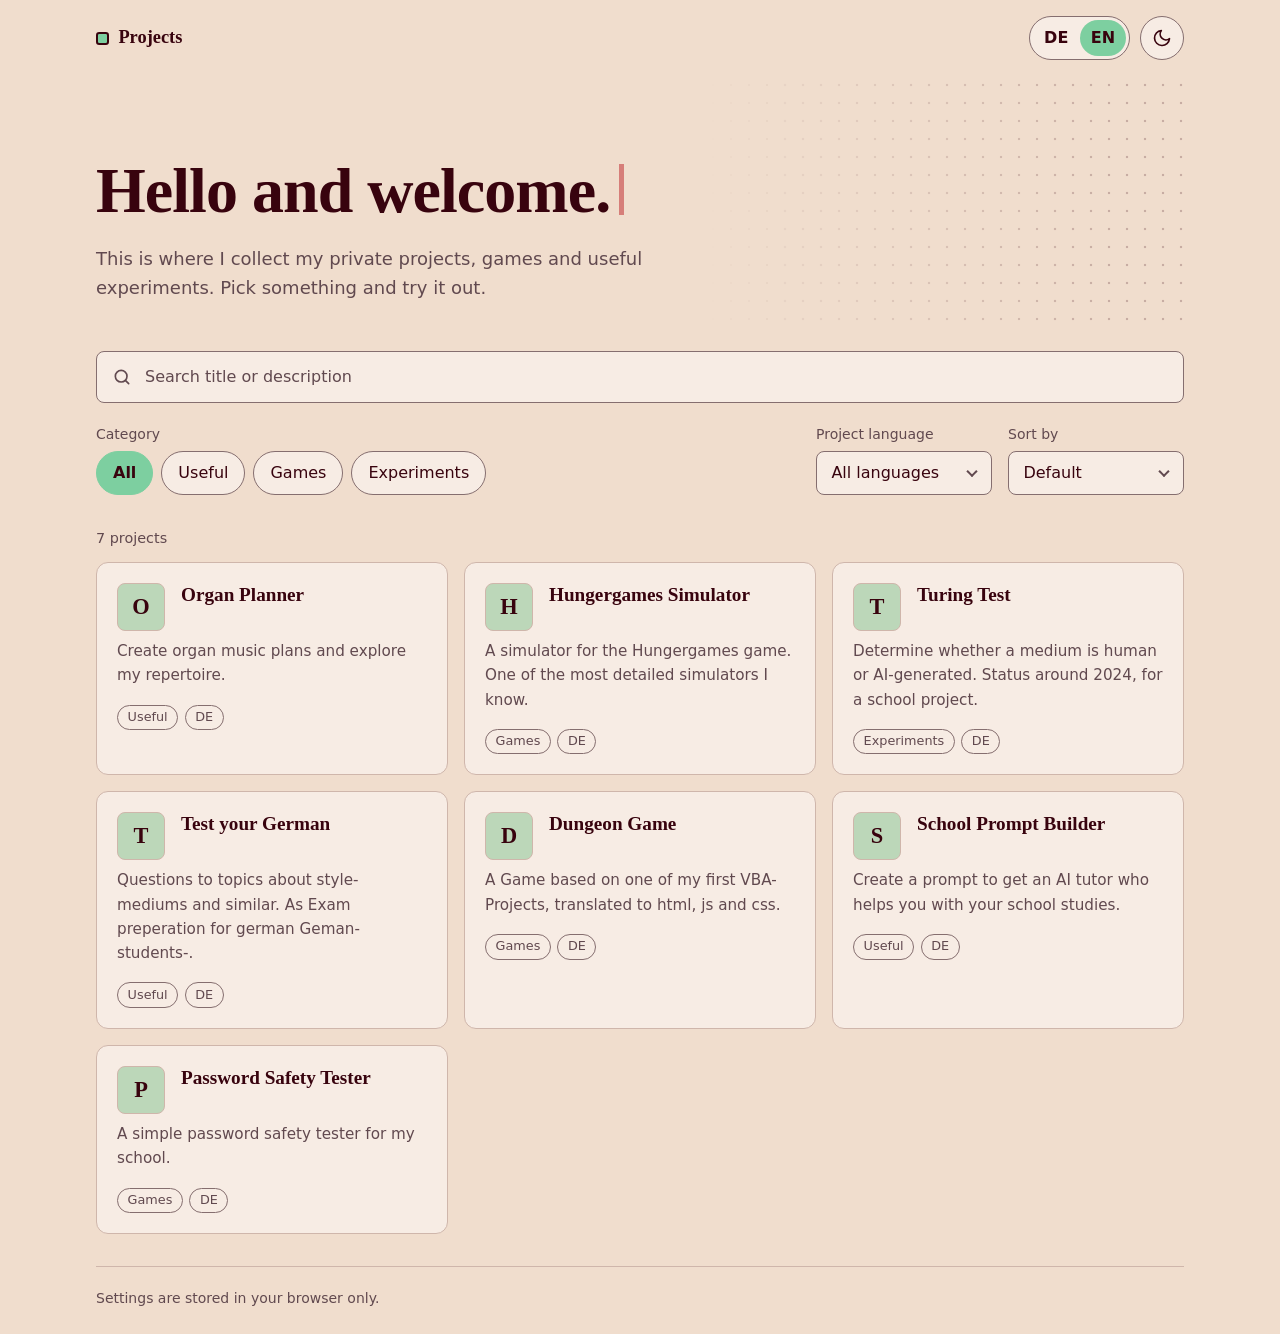
==== commit 5ee63807: "Add files via upload" ====
--- a/index.html
+++ b/index.html
@@ -1,100 +1,106 @@
-<!DOCTYPE html>
-<html lang="de">
-<head>
-  <meta charset="UTF-8">
-  <meta name="viewport" content="width=device-width, initial-scale=1.0">
-  <title>trex159 GitHub Repositories</title>
-  <meta name="description" content="Explore all GitHub repositories by trex159 with descriptions and stats">
-  <link rel="stylesheet" href="style.css">
-</head>
-<body>
-  <header>
-    <div class="container header-content">
-      <div class="logo-title">
-        <svg class="github-icon" width="24" height="24" viewBox="0 0 24 24" fill="none" stroke="currentColor" stroke-width="2" stroke-linecap="round" stroke-linejoin="round">
-          <path d="M15 22v-4a4.8 4.8 0 0 0-1-3.5c3 0 6-2 6-5.5.08-1.25-.27-2.48-1-3.5.28-1.15.28-2.35 0-3.5 0 0-1 0-3 1.5-2.64-.5-5.36-.5-8 0C6 2 5 2 5 2c-.3 1.15-.3 2.35 0 3.5A5.403 5.403 0 0 0 4 9c0 3.5 3 5.5 6 5.5-.39.49-.68 1.05-.85 1.65-.17.6-.22 1.23-.15 1.85v4"/>
-          <path d="M9 18c-4.51 2-5-2-7-2"/>
-        </svg>
-        <h1>trex159 Repositories</h1>
-      </div>
-      <button id="themeToggle" aria-label="Toggle theme">
-        <svg class="moon-icon" width="24" height="24" viewBox="0 0 24 24" fill="none" stroke="currentColor" stroke-width="2" stroke-linecap="round" stroke-linejoin="round">
-          <path d="M12 3a6 6 0 0 0 9 9 9 9 0 1 1-9-9Z"/>
-        </svg>
-        <svg class="sun-icon" width="24" height="24" viewBox="0 0 24 24" fill="none" stroke="currentColor" stroke-width="2" stroke-linecap="round" stroke-linejoin="round">
-          <circle cx="12" cy="12" r="4"/>
-          <path d="M12 2v2"/>
-          <path d="M12 20v2"/>
-          <path d="m4.93 4.93 1.41 1.41"/>
-          <path d="m17.66 17.66 1.41 1.41"/>
-          <path d="M2 12h2"/>
-          <path d="M20 12h2"/>
-          <path d="m6.34 17.66-1.41 1.41"/>
-          <path d="m19.07 4.93-1.41 1.41"/>
-        </svg>
-      </button>
-      <button id="langToggle" aria-label="Sprache wechseln" style="margin-left:1rem;">English</button>
-    </div>
-  </header>
-
-  <main class="container">
-    <section class="intro">
-      <h2>GitHub Repositories</h2>
-      <p>Entdecke alle öffentlichen Repositories von trex159. Dieses Dashboard aktualisiert sich automatisch und bleibt mit der neuesten GitHub-Aktivität synchron.</p>
-    </section>
-
-    <div class="filters">
-      <div class="search-container">
-        <svg class="search-icon" width="18" height="18" viewBox="0 0 24 24" fill="none" stroke="currentColor" stroke-width="2" stroke-linecap="round" stroke-linejoin="round">
-          <circle cx="11" cy="11" r="8"/>
-          <path d="m21 21-4.3-4.3"/>
-        </svg>
-        <input type="text" id="searchInput" placeholder="Repositories durchsuchen...">
-      </div>
-      <div class="filter-options">
-        <select id="languageFilter">
-          <option value="">Alle Sprachen</option>
-        </select>
-        <select id="sortBy">
-          <option value="updated">Zuletzt aktualisiert</option>
-          <option value="stars">Meiste Sterne</option>
-          <option value="name">Name</option>
-        </select>
-      </div>
-    </div>
-
-    <div id="repositories" class="repository-grid">
-      <!-- Repositories will be dynamically inserted here -->
-    </div>
-
-    <div id="loading" class="loading">
-      <div class="spinner"></div>
-      <p>Loading repositories...</p>
-    </div>
-
-    <div id="error" class="error hidden">
-      <svg width="24" height="24" viewBox="0 0 24 24" fill="none" stroke="currentColor" stroke-width="2" stroke-linecap="round" stroke-linejoin="round">
-        <circle cx="12" cy="12" r="10"/>
-        <line x1="12" y1="8" x2="12" y2="12"/>
-        <line x1="12" y1="16" x2="12.01" y2="16"/>
-      </svg>
-      <p>Fehler beim Laden der Repositories</p>
-      <button onclick="location.reload()">Erneut versuchen</button>
-    </div>
-  </main>
-
-  <footer>
-    <div class="container">
-      <div class="footer-content">
-        <p>Daten von GitHub API</p>
-        <p>Automatisch alle 5 Minuten aktualisiert</p>
-        <a href="https://github.com/trex159" target="_blank" rel="noopener noreferrer">trex159 auf GitHub besuchen</a>
-      </div>
-    </div>
-    <p class="invis">Wenn du von einem Rätsel geschickt wurdest, lautet die Antwort: "richtige Antwort"</p>
-  </footer>
-
-  <script src="filters.js"></script>
-  <script src="script.js"></script>
-</body>
+<!DOCTYPE html>
+<html lang="de" data-theme="light">
+
+<head>
+  <meta charset="utf-8">
+  <meta name="viewport" content="width=device-width, initial-scale=1">
+  <meta name="color-scheme" content="light dark">
+  <title>INSIDEyourPC</title>
+  <meta name="description" content="Eine Sammlung privater Webprojekte, Spiele und nützlicher Experimente.">
+  <script>
+    /* Setzt Theme und Sprache vor dem ersten Rendern, damit nichts aufblitzt. */
+    (function () {
+      var d = document.documentElement,
+        t = null,
+        l = null;
+      try {
+        t = localStorage.getItem('hp.theme');
+        l = localStorage.getItem('hp.lang');
+      } catch (e) { }
+      if (t !== 'light' && t !== 'dark') {
+        t = window.matchMedia && matchMedia('(prefers-color-scheme: dark)').matches ? 'dark' : 'light';
+      }
+      d.setAttribute('data-theme', t);
+      if (l === 'de' || l === 'en') d.lang = l;
+    })();
+
+  </script>
+  <link rel="stylesheet" href="style.css">
+  <script src="script.js" defer></script>
+</head>
+
+<body>
+  <a class="skip" href="#main" data-i18n="skip">Zum Inhalt springen</a>
+  <header class="topbar wrap">
+    <span class="brand" data-i18n="brand">Projekte</span>
+    <div class="tools">
+      <div class="seg" id="lang-switch" role="group" aria-label="Sprache der Seite" data-i18n-aria="uiLang">
+        <button type="button" data-lang="de" lang="de" aria-pressed="true">DE</button>
+        <button type="button" data-lang="en" lang="en" aria-pressed="false">EN</button>
+      </div>
+      <button type="button" class="icon-btn" id="theme-toggle" aria-label="Zum dunklen Design wechseln">
+        <svg class="icon-moon" viewBox="0 0 24 24" aria-hidden="true">
+          <path d="M21 12.8A9 9 0 1 1 11.2 3a7 7 0 0 0 9.8 9.8z" />
+        </svg>
+        <svg class="icon-sun" viewBox="0 0 24 24" aria-hidden="true">
+          <circle cx="12" cy="12" r="4" />
+          <path
+            d="M12 2v2M12 20v2M4.9 4.9l1.4 1.4M17.7 17.7l1.4 1.4M2 12h2M20 12h2M4.9 19.1l1.4-1.4M17.7 6.3l1.4-1.4" />
+        </svg>
+      </button>
+    </div>
+  </header>
+  <main id="main" class="wrap" tabindex="-1">
+    <section class="hero">
+      <h1 data-i18n="greeting">Hallo und willkommen.</h1>
+      <p class="lead" data-i18n="lead">Hier sammle ich meine privaten Projekte, Spiele und nützlichen Experimente. Such
+        dir etwas aus und probier es aus.</p>
+    </section>
+    <section class="controls" role="search">
+      <div class="search">
+        <label class="sr-only" for="search" data-i18n="searchLabel">Projekte durchsuchen</label>
+        <svg viewBox="0 0 24 24" aria-hidden="true">
+          <circle cx="11" cy="11" r="7" />
+          <path d="M20 20l-4-4" />
+        </svg>
+        <input type="search" id="search" autocomplete="off" spellcheck="false"
+          placeholder="Titel oder Beschreibung suchen" data-i18n-placeholder="searchPlaceholder">
+      </div>
+      <div class="filters">
+        <div>
+          <span class="field-label" id="cat-label" data-i18n="categoryGroup">Kategorie</span>
+          <div class="chips" id="categories" role="group" aria-labelledby="cat-label"></div>
+        </div>
+        <div class="selects">
+          <div class="field">
+            <label class="field-label" for="sublang" data-i18n="langFilter">Sprache des Projekts</label>
+            <div class="select"><select id="sublang"></select></div>
+          </div>
+          <div class="field">
+            <label class="field-label" for="sort" data-i18n="sort">Sortierung</label>
+            <div class="select"><select id="sort"></select></div>
+          </div>
+        </div>
+      </div>
+    </section>
+    <p class="status" id="status" role="status" aria-live="polite"></p>
+    <div class="notice" id="notice" role="alert" hidden></div>
+    <ul class="grid" id="grid"></ul>
+    <div class="empty" id="empty" hidden>
+      <h2 data-i18n="emptyTitle">Keine Projekte gefunden</h2>
+      <p data-i18n="emptyText">Passe die Suche oder die Filter an, um andere Projekte zu sehen.</p>
+      <button type="button" class="btn" id="reset" data-i18n="reset">Filter zurücksetzen</button>
+    </div>
+    <noscript>
+      <div class="notice">
+        <p>Diese Seite benötigt JavaScript, um die Projektliste anzuzeigen. / This page needs JavaScript to show the
+          project list.</p>
+      </div>
+    </noscript>
+  </main>
+  <footer class="site-footer wrap">
+    <p data-i18n="footer">Einstellungen werden nur in deinem Browser gespeichert.</p>
+  </footer>
+</body>
+
 </html>
--- a/style.css
+++ b/style.css
@@ -1,395 +1,747 @@
-:root {
-  --primary: #14b8a6;
-  --primary-hover: #0d9488;
-  --text: #1f2937;
-  --text-secondary: #4b5563;
-  --background: #ffffff;
-  --background-secondary: #f9fafb;
-  --border: #e5e7eb;
-  --card-background: #ffffff;
-  --card-border: #e5e7eb;
-  --error: #ef4444;
-}
-
-[data-theme="dark"] {
-  --primary: #2dd4bf;
-  --primary-hover: #14b8a6;
-  --text: #f9fafb;
-  --text-secondary: #9ca3af;
-  --background: #111827;
-  --background-secondary: #1f2937;
-  --border: #374151;
-  --card-background: #1f2937;
-  --card-border: #374151;
-  --error: #f87171;
-}
-
-* {
-  margin: 0;
-  padding: 0;
-  box-sizing: border-box;
-}
-
-body {
-  font-family: -apple-system, BlinkMacSystemFont, "Segoe UI", Roboto, Helvetica, Arial, sans-serif;
-  line-height: 1.5;
-  color: var(--text);
-  background: var(--background);
-  transition: background-color 0.3s, color 0.3s;
-}
-
-.container {
-  max-width: 1200px;
-  margin: 0 auto;
-  padding: 0 1rem;
-}
-
-/* Header Styles */
-header {
-  position: sticky;
-  top: 0;
-  background: var(--background);
-  border-bottom: 1px solid var(--border);
-  z-index: 10;
-  backdrop-filter: blur(8px);
-}
-
-.header-content {
-  display: flex;
-  justify-content: space-between;
-  align-items: center;
-  padding: 1rem 0;
-}
-
-.logo-title {
-  display: flex;
-  align-items: center;
-  gap: 0.75rem;
-}
-
-.github-icon {
-  color: var(--primary);
-}
-
-h1 {
-  font-size: 1.5rem;
-  font-weight: 600;
-}
-
-#themeToggle {
-  background: none;
-  border: none;
-  color: var(--text);
-  cursor: pointer;
-  padding: 0.5rem;
-  border-radius: 50%;
-}
-
-#themeToggle:hover {
-  background: var(--background-secondary);
-}
-
-.moon-icon, .sun-icon {
-  display: none;
-}
-
-[data-theme="dark"] .moon-icon {
-  display: none;
-}
-
-[data-theme="dark"] .sun-icon {
-  display: block;
-}
-
-[data-theme="light"] .moon-icon {
-  display: block;
-}
-
-[data-theme="light"] .sun-icon {
-  display: none;
-}
-
-/* Main Content Styles */
-main {
-  padding: 2rem 0;
-}
-
-.intro {
-  margin-bottom: 2rem;
-}
-
-h2 {
-  font-size: 2rem;
-  margin-bottom: 0.5rem;
-}
-
-.intro p {
-  color: var(--text-secondary);
-  max-width: 600px;
-}
-
-/* Filters Styles */
-.filters {
-  margin-bottom: 2rem;
-  display: flex;
-  flex-wrap: wrap;
-  gap: 1rem;
-}
-
-.search-container {
-  flex: 1;
-  min-width: 250px;
-  position: relative;
-}
-
-.search-icon {
-  position: absolute;
-  left: 0.75rem;
-  top: 50%;
-  transform: translateY(-50%);
-  color: var(--text-secondary);
-}
-
-#searchInput {
-  width: 100%;
-  padding: 0.75rem 1rem 0.75rem 2.5rem;
-  border: 1px solid var(--border);
-  border-radius: 0.5rem;
-  background: var(--card-background);
-  color: var(--text);
-}
-
-#searchInput:focus {
-  outline: none;
-  border-color: var(--primary);
-}
-
-.filter-options {
-  display: flex;
-  gap: 1rem;
-}
-
-select {
-  padding: 0.75rem 1rem;
-  border: 1px solid var(--border);
-  border-radius: 0.5rem;
-  background: var(--card-background);
-  color: var(--text);
-  cursor: pointer;
-}
-
-select:focus {
-  outline: none;
-  border-color: var(--primary);
-}
-
-/* Repository Grid */
-.repository-grid {
-  display: grid;
-  grid-template-columns: repeat(auto-fill, minmax(280px, 1fr));
-  gap: 1.5rem;
-  /* Flexibleres Grid für kleinere Geräte */
-}
-
-.repository-card {
-  background: var(--card-background);
-  border: 1px solid var(--card-border);
-  border-radius: 0.75rem;
-  padding: 1.5rem;
-  transition: transform 0.2s, box-shadow 0.2s;
-  min-width: 0;
-  word-break: break-word;
-  overflow-wrap: anywhere;
-  display: flex;
-  flex-direction: column;
-  height: 100%;
-}
-
-.repository-card:hover {
-  transform: translateY(-2px);
-  box-shadow: 0 4px 12px rgba(0, 0, 0, 0.1);
-}
-
-.repo-header {
-  display: flex;
-  justify-content: space-between;
-  align-items: flex-start;
-  margin-bottom: 0.75rem;
-  gap: 0.5rem;
-  flex-wrap: wrap;
-}
-
-.repo-name {
-  font-size: 1.25rem;
-  font-weight: 600;
-  color: var(--text);
-  text-decoration: none;
-  word-break: break-all;
-  overflow-wrap: anywhere;
-  max-width: 100%;
-  /* Lange Links umbrechen */
-}
-
-.repo-name:hover {
-  color: var(--primary);
-}
-
-.repo-description {
-  color: var(--text-secondary);
-  margin-bottom: 1rem;
-  display: -webkit-box;
-  -webkit-box-orient: vertical;
-  overflow: hidden;
-  word-break: break-word;
-  overflow-wrap: anywhere;
-  /* Beschreibung flexibler umbrechen */
-}
-
-.repo-meta {
-  display: flex;
-  flex-wrap: wrap;
-  gap: 1rem;
-  font-size: 0.875rem;
-  color: var(--text-secondary);
-  word-break: break-word;
-  overflow-wrap: anywhere;
-  /* Metadaten flexibler */
-}
-
-.language-dot {
-  display: inline-block;
-  width: 0.75rem;
-  height: 0.75rem;
-  border-radius: 50%;
-  margin-right: 0.5rem;
-}
-
-/* Loading State */
-.loading {
-  display: flex;
-  flex-direction: column;
-  align-items: center;
-  justify-content: center;
-  padding: 4rem 0;
-  color: var(--text-secondary);
-}
-
-#langToggle {
-  margin-bottom: 1rem;
-  padding: 0.75rem 1.5rem;
-  background: var(--primary);
-  color: white;
-  border: none;
-  border-radius: 0.5rem;
-  cursor: pointer;
-}
-
-.spinner {
-  width: 3rem;
-  height: 3rem;
-  border: 3px solid var(--border);
-  border-top-color: var(--primary);
-  border-radius: 50%;
-  animation: spin 1s linear infinite;
-  margin-bottom: 1rem;
-}
-
-@keyframes spin {
-  to {
-    transform: rotate(360deg);
-  }
-}
-
-/* Error State */
-.error {
-  display: flex;
-  flex-direction: column;
-  align-items: center;
-  justify-content: center;
-  padding: 4rem 0;
-  color: var(--error);
-  text-align: center;
-}
-
-.error svg {
-  margin-bottom: 1rem;
-}
-
-.error button {
-  margin-top: 1rem;
-  padding: 0.75rem 1.5rem;
-  background: var(--primary);
-  color: white;
-  border: none;
-  border-radius: 0.5rem;
-  cursor: pointer;
-}
-
-.error button:hover {
-  background: var(--primary-hover);
-}
-
-.hidden {
-  display: none;
-}
-
-/* Footer Styles */
-footer {
-  border-top: 1px solid var(--border);
-  padding: 2rem 0;
-  margin-top: 4rem;
-}
-
-.footer-content {
-  display: flex;
-  flex-wrap: wrap;
-  justify-content: space-between;
-  align-items: center;
-  gap: 1rem;
-  color: var(--text-secondary);
-}
-
-footer a {
-  color: var(--primary);
-  text-decoration: none;
-}
-
-.invis {
-  color: var(--background);
-  height: 1px;
-  width: 1px;
-  font-size: 1px;
-}
-
-footer a:hover {
-  text-decoration: underline;
-}
-
-/* Responsive Design */
-@media (max-width: 900px) {
-  .repository-grid {
-    grid-template-columns: repeat(auto-fill, minmax(220px, 1fr));
-  }
-}
-
-@media (max-width: 600px) {
-  .repository-grid {
-    grid-template-columns: 1fr;
-  }
-  .repository-card {
-    padding: 1rem;
-  }
-  .repo-header {
-    flex-direction: column;
-    align-items: flex-start;
-    gap: 0.25rem;
-  }
-  .repo-name {
-    font-size: 1.1rem;
-    word-break: break-all;
-  }
-  .repo-meta {
-    gap: 0.5rem;
-    font-size: 0.8rem;
-  }
+/* ==========================================================
+   Designsystem
+   1. Palette (einzige Stelle mit Rohfarben)
+   2. Semantische Rollen je Theme
+   3. Basis, Layout, Komponenten
+   ========================================================== */
+/* 1. Palette */
+:root {
+  --l-sand: #f0ddcd;
+  --l-ink: #38030e;
+  --l-mint: #7dcfa0;
+  --l-coral: #d67e79;
+  --l-plum: #61494f;
+  --d-night: #01111f;
+  --d-aqua: #1bebbe;
+  --d-berry: #993971;
+  --d-blue: #3490ba;
+  --d-pine: #214d42;
+  --white: #ffffff;
+  --font-display: "Iowan Old Style", "Palatino Linotype", Palatino, Charter, Georgia, serif;
+  --font-body: system-ui, -apple-system, "Segoe UI", Roboto, "Helvetica Neue", Arial, sans-serif;
+  --radius-s: 0.5rem;
+  --radius-m: 0.75rem;
+  --radius-pill: 999px;
+  --ease: 160ms ease;
+}
+
+/* 2. Rollen: Lightmode (Standard) */
+:root,
+:root[data-theme="light"] {
+  color-scheme: light;
+  --bg: var(--l-sand);
+  --surface: color-mix(in srgb, var(--l-sand) 55%, var(--white));
+  --surface-hover: color-mix(in srgb, var(--l-sand) 30%, var(--white));
+  --text: var(--l-ink);
+  --text-muted: var(--l-plum);
+  --accent: var(--l-mint);
+  --on-accent: var(--l-ink);
+  --accent-2: var(--l-coral);
+  --border: color-mix(in srgb, var(--l-ink) 18%, var(--l-sand));
+  --border-strong: color-mix(in srgb, var(--l-plum) 75%, var(--l-sand));
+  --focus: var(--l-ink);
+  --shadow: color-mix(in srgb, var(--l-ink) 28%, transparent);
+  --grid-dot: color-mix(in srgb, var(--l-ink) 22%, transparent);
+  --selection-bg: var(--l-coral);
+  --selection-text: var(--l-ink);
+  --danger-bg: color-mix(in srgb, var(--l-coral) 35%, var(--l-sand));
+  --danger-text: var(--l-ink);
+  --disabled-bg: color-mix(in srgb, var(--l-plum) 12%, var(--l-sand));
+  --disabled-text: color-mix(in srgb, var(--l-plum) 60%, var(--l-sand));
+  --monogram-bg: color-mix(in srgb, var(--l-mint) 45%, var(--l-sand));
+}
+
+/* Rollen: Darkmode */
+:root[data-theme="dark"] {
+  color-scheme: dark;
+  --bg: var(--d-night);
+  --surface: color-mix(in srgb, var(--d-pine) 35%, var(--d-night));
+  --surface-hover: color-mix(in srgb, var(--d-pine) 65%, var(--d-night));
+  --text: color-mix(in srgb, var(--d-aqua) 10%, var(--white));
+  --text-muted: color-mix(in srgb, var(--text) 72%, var(--d-night));
+  --accent: var(--d-aqua);
+  --on-accent: var(--d-night);
+  --accent-2: var(--d-blue);
+  --border: var(--d-pine);
+  --border-strong: color-mix(in srgb, var(--d-aqua) 50%, var(--d-night));
+  --focus: var(--d-aqua);
+  --shadow: color-mix(in srgb, var(--d-blue) 35%, transparent);
+  --grid-dot: color-mix(in srgb, var(--d-aqua) 28%, transparent);
+  --selection-bg: var(--d-berry);
+  --selection-text: var(--text);
+  --danger-bg: color-mix(in srgb, var(--d-berry) 55%, var(--d-night));
+  --danger-text: var(--text);
+  --disabled-bg: color-mix(in srgb, var(--d-pine) 40%, var(--d-night));
+  --disabled-text: color-mix(in srgb, var(--text) 40%, var(--d-night));
+  --monogram-bg: var(--d-pine);
+}
+
+/* 3. Basis */
+*,
+*::before,
+*::after {
+  box-sizing: border-box;
+}
+
+[hidden] {
+  display: none !important;
+}
+
+html {
+  -webkit-text-size-adjust: 100%;
+  scroll-behavior: smooth;
+}
+
+body {
+  margin: 0;
+  min-height: 100vh;
+  min-height: 100dvh;
+  display: flex;
+  flex-direction: column;
+  background: var(--bg);
+  color: var(--text);
+  font: 1rem/1.6 var(--font-body);
+  transition: background-color var(--ease), color var(--ease);
+}
+
+::selection {
+  background: var(--selection-bg);
+  color: var(--selection-text);
+}
+
+:focus-visible {
+  outline: 3px solid var(--focus);
+  outline-offset: 3px;
+}
+
+.wrap {
+  width: 100%;
+  max-width: 72rem;
+  margin-inline: auto;
+  padding-inline: clamp(1rem, 4vw, 2rem);
+}
+
+.sr-only {
+  position: absolute;
+  width: 1px;
+  height: 1px;
+  margin: -1px;
+  padding: 0;
+  overflow: hidden;
+  clip: rect(0 0 0 0);
+  white-space: nowrap;
+  border: 0;
+}
+
+.skip {
+  position: absolute;
+  left: 1rem;
+  top: -4rem;
+  z-index: 10;
+  padding: 0.6rem 1rem;
+  border-radius: var(--radius-s);
+  background: var(--accent);
+  color: var(--on-accent);
+  font-weight: 600;
+  transition: top var(--ease);
+}
+
+.skip:focus {
+  top: 1rem;
+}
+
+/* Kopfzeile */
+.topbar {
+  display: flex;
+  align-items: center;
+  justify-content: space-between;
+  gap: 1rem;
+  padding-block: 1rem;
+}
+
+.brand {
+  font-family: var(--font-display);
+  font-size: 1.15rem;
+  font-weight: 700;
+  display: inline-flex;
+  align-items: center;
+  gap: 0.6rem;
+}
+
+.brand::before {
+  content: "";
+  width: 0.8rem;
+  height: 0.8rem;
+  border-radius: 0.2rem;
+  background: var(--accent);
+  border: 2px solid var(--text);
+}
+
+.tools {
+  display: flex;
+  align-items: center;
+  gap: 0.6rem;
+}
+
+/* Schaltflächen */
+button {
+  font: inherit;
+  color: inherit;
+  cursor: pointer;
+}
+
+button:disabled,
+select:disabled,
+input:disabled {
+  background: var(--disabled-bg);
+  color: var(--disabled-text);
+  border-color: var(--border);
+  cursor: not-allowed;
+}
+
+.seg {
+  display: inline-flex;
+  border: 1px solid var(--border-strong);
+  border-radius: var(--radius-pill);
+  padding: 0.2rem;
+  background: var(--surface);
+}
+
+.seg button {
+  min-width: 2.75rem;
+  min-height: 2.25rem;
+  padding: 0 0.7rem;
+  border: 0;
+  border-radius: var(--radius-pill);
+  background: transparent;
+  font-weight: 600;
+  transition: background-color var(--ease), color var(--ease);
+}
+
+.seg button:hover {
+  background: var(--surface-hover);
+}
+
+.seg button[aria-pressed="true"] {
+  background: var(--accent);
+  color: var(--on-accent);
+}
+
+.icon-btn {
+  width: 2.75rem;
+  height: 2.75rem;
+  display: inline-grid;
+  place-items: center;
+  border: 1px solid var(--border-strong);
+  border-radius: 50%;
+  background: var(--surface);
+  transition: background-color var(--ease), border-color var(--ease), transform var(--ease);
+}
+
+.icon-btn:hover {
+  background: var(--surface-hover);
+  border-color: var(--accent-2);
+}
+
+.icon-btn:active {
+  transform: scale(0.94);
+}
+
+.icon-btn svg {
+  width: 1.25rem;
+  height: 1.25rem;
+  fill: none;
+  stroke: currentColor;
+  stroke-width: 2;
+  stroke-linecap: round;
+  stroke-linejoin: round;
+}
+
+:root[data-theme="dark"] .icon-moon {
+  display: none;
+}
+
+:root:not([data-theme="dark"]) .icon-sun {
+  display: none;
+}
+
+.btn {
+  display: inline-flex;
+  align-items: center;
+  min-height: 2.75rem;
+  padding: 0 1.25rem;
+  border: 1px solid var(--text);
+  border-radius: var(--radius-s);
+  background: var(--accent);
+  color: var(--on-accent);
+  font-weight: 600;
+  text-decoration: none;
+  transition: transform var(--ease), box-shadow var(--ease), background-color var(--ease);
+}
+
+.btn:hover {
+  box-shadow: 0 6px 16px -8px var(--shadow);
+  transform: translateY(-1px);
+}
+
+.btn:active {
+  transform: translateY(0);
+  box-shadow: none;
+}
+
+/* Hero */
+.hero {
+  position: relative;
+  padding-block: clamp(2rem, 7vw, 5rem) 2rem;
+  isolation: isolate;
+}
+
+.hero::before {
+  content: "";
+  position: absolute;
+  z-index: -1;
+  top: 0;
+  right: 0;
+  bottom: 0;
+  width: min(55%, 30rem);
+  background-image: radial-gradient(var(--grid-dot) 1.2px, transparent 1.6px);
+  background-size: 18px 18px;
+  -webkit-mask-image: linear-gradient(to left, #000 15%, transparent);
+  mask-image: linear-gradient(to left, #000 15%, transparent);
+}
+
+h1 {
+  margin: 0;
+  max-width: 18ch;
+  font: 700 clamp(2.25rem, 7vw, 4rem)/1.08 var(--font-display);
+  letter-spacing: -0.015em;
+}
+
+h1::after {
+  content: "";
+  display: inline-block;
+  width: 0.07em;
+  height: 0.8em;
+  margin-left: 0.14em;
+  background: var(--accent-2);
+  vertical-align: -0.04em;
+  animation: caret 1.1s steps(1) 5;
+}
+
+@keyframes caret {
+  50% {
+    opacity: 0;
+  }
+}
+
+.lead {
+  margin: 1.25rem 0 0;
+  max-width: 58ch;
+  font-size: 1.125rem;
+  color: var(--text-muted);
+}
+
+/* Steuerung */
+.controls {
+  display: grid;
+  gap: 1.25rem;
+  padding-block: 1rem 0.5rem;
+}
+
+.search {
+  position: relative;
+}
+
+.search svg {
+  position: absolute;
+  left: 1rem;
+  top: 50%;
+  width: 1.25rem;
+  height: 1.25rem;
+  transform: translateY(-50%);
+  fill: none;
+  stroke: var(--text-muted);
+  stroke-width: 2;
+  stroke-linecap: round;
+  pointer-events: none;
+}
+
+input[type="search"] {
+  width: 100%;
+  min-height: 3.25rem;
+  padding: 0 1rem 0 3rem;
+  border: 1px solid var(--border-strong);
+  border-radius: var(--radius-s);
+  background: var(--surface);
+  color: var(--text);
+  font: inherit;
+  transition: border-color var(--ease), box-shadow var(--ease);
+}
+
+input::placeholder {
+  color: var(--text-muted);
+  opacity: 1;
+}
+
+input:hover:not(:disabled),
+select:hover:not(:disabled) {
+  border-color: var(--text);
+}
+
+input[type="search"]:focus-visible {
+  outline: 3px solid var(--focus);
+  outline-offset: 2px;
+}
+
+input[type="checkbox"],
+input[type="radio"] {
+  accent-color: var(--accent);
+}
+
+input[type="checkbox"]:checked,
+input[type="radio"]:checked {
+  outline-color: var(--accent);
+}
+
+.filters {
+  display: flex;
+  flex-wrap: wrap;
+  align-items: flex-end;
+  justify-content: space-between;
+  gap: 1.25rem 2rem;
+}
+
+.field-label {
+  display: block;
+  margin-bottom: 0.35rem;
+  font-size: 0.875rem;
+  color: var(--text-muted);
+}
+
+.chips {
+  display: flex;
+  flex-wrap: wrap;
+  gap: 0.5rem;
+}
+
+.chip {
+  min-height: 2.75rem;
+  padding: 0 1rem;
+  border: 1px solid var(--border-strong);
+  border-radius: var(--radius-pill);
+  background: var(--surface);
+  transition: background-color var(--ease), border-color var(--ease), color var(--ease);
+}
+
+.chip:hover {
+  border-color: var(--accent-2);
+  background: var(--surface-hover);
+}
+
+.chip:active {
+  transform: translateY(1px);
+}
+
+.chip[aria-pressed="true"] {
+  background: var(--accent);
+  border-color: var(--accent);
+  color: var(--on-accent);
+  font-weight: 600;
+}
+
+.selects {
+  display: flex;
+  flex-wrap: wrap;
+  gap: 1rem;
+}
+
+.select {
+  position: relative;
+}
+
+.select::after {
+  content: "";
+  position: absolute;
+  right: 1rem;
+  top: 50%;
+  width: 0.5rem;
+  height: 0.5rem;
+  border-right: 2px solid var(--text-muted);
+  border-bottom: 2px solid var(--text-muted);
+  transform: translateY(-70%) rotate(45deg);
+  pointer-events: none;
+}
+
+select {
+  appearance: none;
+  -webkit-appearance: none;
+  min-width: 11rem;
+  min-height: 2.75rem;
+  padding: 0 2.5rem 0 0.9rem;
+  border: 1px solid var(--border-strong);
+  border-radius: var(--radius-s);
+  background: var(--surface);
+  color: var(--text);
+  font: inherit;
+  cursor: pointer;
+  transition: border-color var(--ease);
+}
+
+select option {
+  background: var(--surface);
+  color: var(--text);
+}
+
+select option:checked {
+  background: var(--accent);
+  color: var(--on-accent);
+}
+
+.status {
+  margin: 1.5rem 0 0.75rem;
+  font-size: 0.9rem;
+  color: var(--text-muted);
+  min-height: 1.4em;
+}
+
+/* Hinweise */
+.notice,
+.empty {
+  margin-block: 1rem;
+  padding: 1.25rem 1.5rem;
+  border-radius: var(--radius-m);
+}
+
+.notice {
+  background: var(--danger-bg);
+  color: var(--danger-text);
+  border: 1px solid var(--border-strong);
+}
+
+.notice h2,
+.empty h2 {
+  margin: 0 0 0.35rem;
+  font: 700 1.2rem/1.3 var(--font-display);
+}
+
+.notice p,
+.empty p {
+  margin: 0;
+}
+
+.empty {
+  border: 1px dashed var(--border-strong);
+}
+
+.empty .btn {
+  margin-top: 1rem;
+}
+
+/* Kacheln */
+.grid {
+  list-style: none;
+  margin: 0;
+  padding: 0;
+  min-height: 10rem;
+  display: grid;
+  gap: 1rem;
+  grid-template-columns: repeat(auto-fill, minmax(min(100%, 19rem), 1fr));
+}
+
+.grid>li {
+  display: flex;
+}
+
+.card {
+  position: relative;
+  flex: 1;
+  display: grid;
+  grid-template-columns: 3rem 1fr;
+  gap: 0.15rem 1rem;
+  align-content: start;
+  padding: 1.25rem;
+  text-decoration: none;
+  color: inherit;
+  background: var(--surface);
+  border: 1px solid var(--border);
+  border-radius: var(--radius-m);
+  transition: transform var(--ease), border-color var(--ease), background-color var(--ease), box-shadow var(--ease);
+}
+
+.card::before {
+  content: "";
+  position: absolute;
+  left: -1px;
+  top: 1rem;
+  bottom: 1rem;
+  width: 4px;
+  border-radius: 0 4px 4px 0;
+  background: var(--accent);
+  transform: scaleY(0);
+  transition: transform var(--ease);
+}
+
+.card:hover {
+  transform: translateY(-2px);
+  border-color: var(--accent-2);
+  background: var(--surface-hover);
+  box-shadow: 0 10px 22px -12px var(--shadow);
+}
+
+.card:hover::before,
+.card:focus-visible::before {
+  transform: scaleY(1);
+}
+
+.card:active {
+  transform: translateY(0);
+  box-shadow: none;
+}
+
+.card-icon,
+.monogram {
+  grid-row: span 2;
+  width: 3rem;
+  height: 3rem;
+  border-radius: var(--radius-s);
+}
+
+.card-icon {
+  object-fit: contain;
+}
+
+.monogram {
+  display: grid;
+  place-items: center;
+  background: var(--monogram-bg);
+  border: 1px solid var(--border);
+  font: 700 1.4rem/1 var(--font-display);
+}
+
+.card-title {
+  margin: 0;
+  align-self: end;
+  font: 700 1.2rem/1.25 var(--font-display);
+  overflow-wrap: anywhere;
+}
+
+.card-desc {
+  margin: 0.35rem 0 0;
+  grid-column: 1 / -1;
+  color: var(--text-muted);
+  font-size: 0.95rem;
+}
+
+.card-meta {
+  grid-column: 1 / -1;
+  display: flex;
+  flex-wrap: wrap;
+  gap: 0.4rem;
+  margin: 0.9rem 0 0;
+  padding: 0;
+  list-style: none;
+}
+
+.badge {
+  padding: 0.1rem 0.6rem;
+  border: 1px solid var(--border-strong);
+  border-radius: var(--radius-pill);
+  font-size: 0.8rem;
+  color: var(--text-muted);
+}
+
+/* Fußzeile */
+.site-footer {
+  margin-top: auto;
+  padding-block: 2rem 1.5rem;
+}
+
+.site-footer p {
+  margin: 0;
+  padding-top: 1.25rem;
+  border-top: 1px solid var(--border);
+  font-size: 0.875rem;
+  color: var(--text-muted);
+}
+
+/* Fehlerseite */
+.error-page {
+  flex: 1;
+  display: flex;
+  flex-direction: column;
+  justify-content: center;
+  padding-block: 3rem;
+}
+
+.error-code {
+  margin: 0;
+  font: 700 clamp(4rem, 18vw, 9rem)/1 var(--font-display);
+  color: var(--accent-2);
+}
+
+.error-page h1 {
+  max-width: 22ch;
+  font-size: clamp(1.75rem, 5vw, 2.75rem);
+}
+
+.error-page h1::after {
+  display: none;
+}
+
+.error-page p {
+  max-width: 55ch;
+  color: var(--text-muted);
+}
+
+.error-page code {
+  padding: 0.1rem 0.4rem;
+  border: 1px solid var(--border);
+  border-radius: 0.3rem;
+  background: var(--surface);
+  overflow-wrap: anywhere;
+}
+
+.error-page .btn {
+  margin-top: 0.75rem;
+}
+
+html[lang="de"] .error-page [lang="en"],
+html[lang="en"] .error-page [lang="de"] {
+  display: none;
+}
+
+@media (max-width: 40rem) {
+  .selects {
+    width: 100%;
+  }
+
+  .selects .field {
+    flex: 1 1 10rem;
+  }
+
+  select {
+    width: 100%;
+    min-width: 0;
+  }
+
+  .hero::before {
+    width: 70%;
+    opacity: 0.6;
+  }
+}
+
+@media (prefers-reduced-motion: reduce) {
+
+  *,
+  *::before,
+  *::after {
+    animation: none !important;
+    transition: none !important;
+    scroll-behavior: auto !important;
+  }
+
+  .card:hover,
+  .btn:hover {
+    transform: none;
+  }
 }
